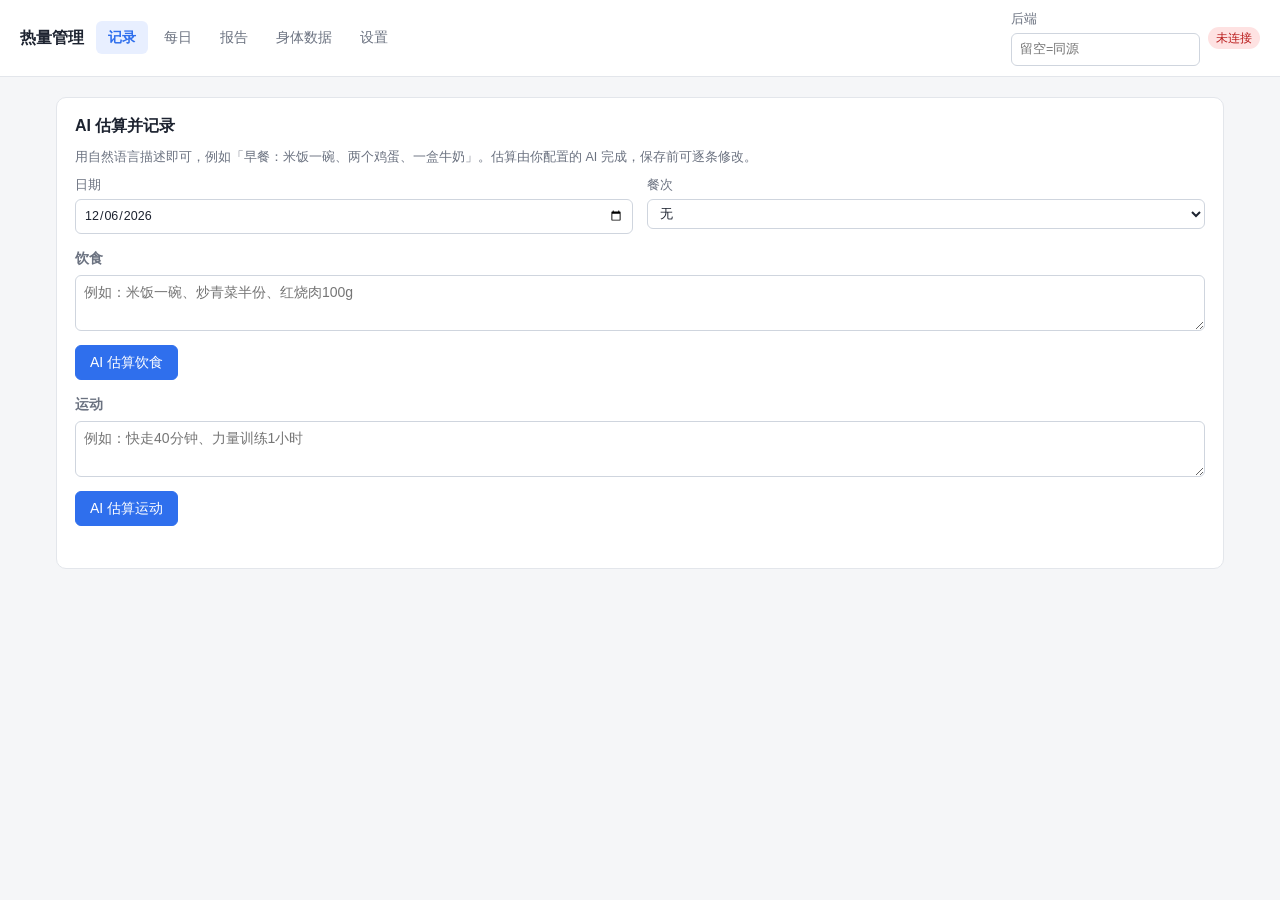
==== frontend/index.html @ e6fa992b "baseline 0.1beta" ====
<!doctype html>
<html lang="zh-CN">
<head>
  <meta charset="utf-8">
  <meta name="viewport" content="width=device-width, initial-scale=1">
  <title>热量管理</title>
  <link rel="stylesheet" href="style.css">
</head>
<body>
  <header class="topbar">
    <div class="brand">热量管理</div>
    <nav>
      <button data-tab="record" class="active">记录</button>
      <button data-tab="day">每日</button>
      <button data-tab="report">报告</button>
      <button data-tab="profile">身体数据</button>
      <button data-tab="settings">设置</button>
    </nav>
    <div class="backend">
      <label>后端
        <input id="apiBase" placeholder="留空=同源" size="22">
      </label>
      <span id="health" class="pill">未连接</span>
    </div>
  </header>

  <main>
    <div id="toast" class="toast hidden"></div>

    <!-- ============ 记录 ============ -->
    <section id="tab-record" class="tab active">
      <div class="card">
        <h2>AI 估算并记录</h2>
        <p class="hint">用自然语言描述即可，例如「早餐：米饭一碗、两个鸡蛋、一盒牛奶」。估算由你配置的 AI 完成，保存前可逐条修改。</p>
        <div class="grid two">
          <label>日期 <input type="date" id="recDate"></label>
          <label>餐次
            <select id="recMeal">
              <option value="">无</option><option>早餐</option><option>午餐</option>
              <option>晚餐</option><option>加餐</option>
            </select>
          </label>
        </div>
        <h3>饮食</h3>
        <textarea id="foodText" rows="2" placeholder="例如：米饭一碗、炒青菜半份、红烧肉100g"></textarea>
        <div class="row"><button id="btnEstFood" class="primary">AI 估算饮食</button></div>

        <h3>运动</h3>
        <textarea id="actText" rows="2" placeholder="例如：快走40分钟、力量训练1小时"></textarea>
        <div class="row"><button id="btnEstAct" class="primary">AI 估算运动</button></div>
        <div id="estStatus" class="status"></div>
      </div>

      <div class="card" id="draftCard" hidden>
        <h2>估算草稿（未保存）</h2>
        <div id="draftNotes" class="hint"></div>
        <div class="table-wrap">
          <table>
            <thead><tr>
              <th>类型</th><th>名称</th><th>餐次</th><th>克数/分钟</th><th>热量 kcal</th>
              <th>蛋白 g</th><th>碳水 g</th><th>脂肪 g</th><th>置信度</th><th>依据</th><th></th>
            </tr></thead>
            <tbody id="draftBody"></tbody>
          </table>
        </div>
        <div class="row">
          <button id="btnSaveDraft" class="primary">保存到记录</button>
          <button id="btnClearDraft">清空草稿</button>
        </div>
      </div>
    </section>

    <!-- ============ 每日 ============ -->
    <section id="tab-day" class="tab">
      <div class="card">
        <div class="row between">
          <h2>每日热量差</h2>
          <label>日期 <input type="date" id="dayDate"></label>
        </div>
        <div id="daySummary" class="kpis"></div>
        <div id="dayWarn"></div>
        <div class="table-wrap">
          <table>
            <thead><tr>
              <th>类型</th><th>餐次</th><th>名称</th><th>克数/分钟</th><th>热量 kcal</th>
              <th>蛋白</th><th>碳水</th><th>脂肪</th><th>来源</th><th></th>
            </tr></thead>
            <tbody id="dayBody"></tbody>
          </table>
        </div>
        <p class="hint">修改任一条的热量或名称后点击保存，热量差会自动重算。</p>
      </div>
    </section>

    <!-- ============ 报告 ============ -->
    <section id="tab-report" class="tab">
      <div class="card">
        <h2>周 / 月报告</h2>
        <div class="row wrap">
          <label>日期（所在周或月）<input type="date" id="repDate"></label>
          <label class="check"><input type="checkbox" id="repAnalyze" checked> 调用 AI 做分析</label>
          <button id="btnWeek" class="primary">生成本周报告</button>
          <button id="btnMonth" class="primary">生成本月报告</button>
        </div>
        <div id="repStatus" class="status"></div>
      </div>
      <div id="reportView"></div>
      <div class="card">
        <h2>历史报告</h2>
        <ul id="reportList" class="list"></ul>
      </div>
    </section>

    <!-- ============ 身体数据 ============ -->
    <section id="tab-profile" class="tab">
      <div class="card">
        <h2>当前身体数据</h2>
        <p class="hint">修改后从「生效日期」起使用，之前的历史记录和报告不会被改写。留空的字段不参与计算。</p>
        <form id="profileForm" class="grid three">
          <label>性别
            <select name="sex">
              <option value="">未填写</option><option value="male">男</option>
              <option value="female">女</option><option value="other">其它</option>
            </select>
          </label>
          <label>年龄 <input name="age" type="number" min="1" max="120"></label>
          <label>身高 cm <input name="height_cm" type="number" step="0.1"></label>
          <label>体重 kg <input name="weight_kg" type="number" step="0.1"></label>
          <label class="wide">日常活动情况（文字描述，供 AI 参考）
            <input name="activity_text" placeholder="例如：办公室久坐，每周跑两次步">
          </label>
          <label class="wide">目标（文字描述）
            <input name="goal_text" placeholder="例如：三个月减脂 5kg">
          </label>
          <label>基础代谢 BMR kcal <input name="bmr_kcal" type="number" step="1"></label>
          <label>维持消耗 kcal/天 <input name="maintenance_kcal" type="number" step="1"></label>
          <label>生效日期 <input name="effective_date" type="date"></label>
          <div class="wide row">
            <button type="submit" class="primary">保存</button>
            <button type="button" id="btnEstMeta">让 AI 估算 BMR 与维持消耗</button>
          </div>
        </form>
        <div id="metaResult" class="hint"></div>
      </div>
      <div class="card">
        <h2>历史版本</h2>
        <div class="table-wrap"><table>
          <thead><tr><th>生效日期</th><th>体重</th><th>BMR</th><th>维持消耗</th><th>活动描述</th><th>保存时间</th></tr></thead>
          <tbody id="profileHistory"></tbody>
        </table></div>
      </div>
    </section>

    <!-- ============ 设置 ============ -->
    <section id="tab-settings" class="tab">
      <div class="card">
        <h2>LLM 档案</h2>
        <p class="hint">可配置多套模型，协议支持 OpenAI 兼容与 Anthropic。API Key 保存在后端本地，界面只显示末 4 位。</p>
        <div class="table-wrap"><table>
          <thead><tr><th>名称</th><th>协议</th><th>模型</th><th>地址</th><th>Key</th><th>默认</th><th></th></tr></thead>
          <tbody id="llmList"></tbody>
        </table></div>
        <h3 id="llmFormTitle">新增档案</h3>
        <form id="llmForm" class="grid three">
          <input type="hidden" name="id">
          <label>名称 <input name="name" required placeholder="例如：DeepSeek"></label>
          <label>协议
            <select name="protocol">
              <option value="openai">OpenAI 兼容</option>
              <option value="anthropic">Anthropic</option>
            </select>
          </label>
          <label>模型 <input name="model" required placeholder="例如 deepseek-chat"></label>
          <label class="wide">接口地址 <input name="base_url" required placeholder="OpenAI: https://api.deepseek.com/v1　Anthropic: https://api.anthropic.com"></label>
          <label>API Key <input name="api_key" type="password" placeholder="编辑时留空则保持不变"></label>
          <label>temperature <input name="temperature" type="number" step="0.1" min="0" max="2" value="0.2"></label>
          <label>max_tokens <input name="max_tokens" type="number" min="256" max="64000" value="4096"></label>
          <label class="check"><input name="json_mode" type="checkbox" checked> OpenAI 使用 JSON 模式</label>
          <label class="wide">额外请求参数 extra_body（JSON 对象，可选）
            <textarea name="extra_body" rows="3" placeholder='例如 Anthropic 原生联网搜索：{"tools":[{"type":"web_search_20250305","name":"web_search","max_uses":3}]}'></textarea>
          </label>
          <div class="wide row">
            <button type="submit" class="primary">保存档案</button>
            <button type="button" id="btnLlmReset">清空表单</button>
          </div>
        </form>
        <div id="llmTestResult" class="status"></div>
      </div>

      <div class="card">
        <h2>任务使用的模型</h2>
        <p class="hint">未单独指定的任务使用默认档案。可以让饮食估算用便宜快速的模型，报告分析用更强的模型。</p>
        <div id="taskMap" class="grid two"></div>
        <div class="row"><button id="btnSaveTaskMap" class="primary">保存任务映射</button></div>
      </div>

      <div class="card">
        <h2>联网搜索</h2>
        <p class="hint">搜索结果会拼进提示词，供 AI 参考。也可以不用程序搜索，而是在 LLM 的额外参数里启用模型自带的搜索工具。</p>
        <form id="searchForm" class="grid three">
          <label>搜索服务
            <select name="provider">
              <option value="none">不启用</option>
              <option value="searxng">SearXNG（自建）</option>
              <option value="tavily">Tavily</option>
              <option value="brave">Brave Search</option>
            </select>
          </label>
          <label>服务地址（SearXNG 必填）<input name="base_url" placeholder="http://127.0.0.1:8080"></label>
          <label>API Key（Tavily/Brave）<input name="api_key" type="password" placeholder="编辑时留空则保持不变"></label>
          <div class="wide row">
            <button type="submit" class="primary">保存搜索设置</button>
            <input id="searchTestQ" placeholder="测试查询，例如 鸡蛋 热量 每100克" size="30">
            <button type="button" id="btnSearchTest">测试搜索</button>
          </div>
        </form>
        <div id="searchTestResult" class="status"></div>
      </div>

      <div class="card">
        <h2>提示词模板</h2>
        <p class="hint">占位符：<code>{input}</code> 用户输入，<code>{meal}</code> 餐次，<code>{profile}</code> 身体数据，<code>{period}</code> 时段，<code>{stats}</code> 统计数据，<code>{search}</code> 搜索结果。输出 JSON 结构由程序固定追加，不需要在这里写。</p>
        <div id="promptList"></div>
      </div>
    </section>
  </main>

  <script src="app.js"></script>
</body>
</html>
---- frontend/style.css ----
:root {
  --bg: #f5f6f8; --card: #fff; --ink: #1d2330; --muted: #6b7280; --line: #e3e6eb;
  --accent: #2f6fed; --good: #15803d; --bad: #b91c1c; --warn: #b45309;
}
* { box-sizing: border-box; }
body { margin: 0; font: 14px/1.5 -apple-system, "Segoe UI", "Microsoft YaHei", sans-serif; color: var(--ink); background: var(--bg); }
.topbar { position: sticky; top: 0; z-index: 5; display: flex; flex-wrap: wrap; gap: 12px; align-items: center; padding: 10px 20px; background: #fff; border-bottom: 1px solid var(--line); }
.brand { font-weight: 700; font-size: 16px; }
nav { display: flex; gap: 4px; }
nav button { border: none; background: none; padding: 6px 12px; border-radius: 6px; cursor: pointer; color: var(--muted); }
nav button.active { background: #e8efff; color: var(--accent); font-weight: 600; }
.backend { margin-left: auto; display: flex; align-items: center; gap: 8px; font-size: 12px; color: var(--muted); }
main { max-width: 1200px; margin: 20px auto; padding: 0 16px; }
.tab { display: none; }
.tab.active { display: block; }
.card { background: var(--card); border: 1px solid var(--line); border-radius: 10px; padding: 16px 18px; margin-bottom: 16px; }
h2 { font-size: 16px; margin: 0 0 10px; }
h3 { font-size: 14px; margin: 14px 0 6px; color: var(--muted); }
.hint { color: var(--muted); font-size: 12.5px; margin: 4px 0 10px; }
.status { margin-top: 8px; font-size: 13px; min-height: 18px; }
.status.err { color: var(--bad); }
.status.ok { color: var(--good); }
.status.busy { color: var(--warn); }
.grid { display: grid; gap: 10px 14px; }
.grid.two { grid-template-columns: repeat(2, minmax(0, 1fr)); }
.grid.three { grid-template-columns: repeat(3, minmax(0, 1fr)); }
@media (max-width: 780px) { .grid.two, .grid.three { grid-template-columns: 1fr; } }
.wide { grid-column: 1 / -1; }
label { display: flex; flex-direction: column; gap: 4px; font-size: 12.5px; color: var(--muted); }
label.check { flex-direction: row; align-items: center; gap: 6px; }
input, select, textarea { font: inherit; padding: 6px 8px; border: 1px solid #cfd5de; border-radius: 6px; background: #fff; color: var(--ink); min-width: 0; }
textarea { width: 100%; resize: vertical; }
input[type=number] { width: 100%; }
button { font: inherit; padding: 6px 14px; border: 1px solid #cfd5de; border-radius: 6px; background: #fff; cursor: pointer; }
button:hover { border-color: var(--accent); }
button:disabled { opacity: .5; cursor: wait; }
button.primary { background: var(--accent); color: #fff; border-color: var(--accent); }
button.danger { color: var(--bad); }
button.small { padding: 2px 8px; font-size: 12px; }
.row { display: flex; gap: 10px; align-items: center; margin-top: 8px; flex-wrap: wrap; }
.row.between { justify-content: space-between; }
.row.wrap { flex-wrap: wrap; }
.table-wrap { overflow-x: auto; }
table { width: 100%; border-collapse: collapse; font-size: 13px; }
th, td { text-align: left; padding: 6px 8px; border-bottom: 1px solid var(--line); vertical-align: middle; }
th { color: var(--muted); font-weight: 600; font-size: 12px; background: #fafbfc; }
td input, td select { width: 100%; padding: 3px 5px; font-size: 13px; }
td.num { text-align: right; font-variant-numeric: tabular-nums; }
.kpis { display: grid; grid-template-columns: repeat(auto-fit, minmax(150px, 1fr)); gap: 10px; margin: 8px 0 14px; }
.kpi { border: 1px solid var(--line); border-radius: 8px; padding: 10px 12px; }
.kpi .label { color: var(--muted); font-size: 12px; }
.kpi .value { font-size: 20px; font-weight: 700; font-variant-numeric: tabular-nums; }
.kpi.neg .value { color: var(--good); }
.kpi.pos .value { color: var(--bad); }
.pill { font-size: 12px; padding: 2px 8px; border-radius: 999px; background: #eef0f3; color: var(--muted); }
.pill.ok { background: #dcfce7; color: var(--good); }
.pill.bad { background: #fee2e2; color: var(--bad); }
.list { list-style: none; padding: 0; margin: 0; }
.list li { padding: 8px 0; border-bottom: 1px solid var(--line); display: flex; justify-content: space-between; gap: 10px; }
.score { font-size: 28px; font-weight: 700; }
.scores { display: flex; gap: 24px; margin: 6px 0 12px; }
.score small { display: block; font-size: 12px; color: var(--muted); font-weight: 400; }
ul.bullets { margin: 4px 0 8px; padding-left: 20px; }
ul.bullets li { margin: 2px 0; }
.badge { display: inline-block; padding: 1px 7px; border-radius: 4px; font-size: 12px; background: #eef0f3; color: var(--muted); }
.badge.food { background: #fff4e5; color: #9a5b00; }
.badge.activity { background: #e6f7ee; color: var(--good); }
.badge.high { background: #dcfce7; color: var(--good); }
.badge.low { background: #fee2e2; color: var(--bad); }
pre { background: #f3f4f6; padding: 10px; border-radius: 6px; white-space: pre-wrap; font-size: 12px; max-height: 280px; overflow: auto; }
code { background: #f3f4f6; padding: 0 4px; border-radius: 4px; }
.prompt-block { border: 1px solid var(--line); border-radius: 8px; padding: 12px; margin-bottom: 12px; }
.prompt-block h3 { margin-top: 0; color: var(--ink); }
.toast { position: fixed; right: 20px; bottom: 20px; background: #1d2330; color: #fff; padding: 10px 16px; border-radius: 8px; max-width: 420px; z-index: 20; }
.toast.err { background: var(--bad); }
.hidden { display: none !important; }
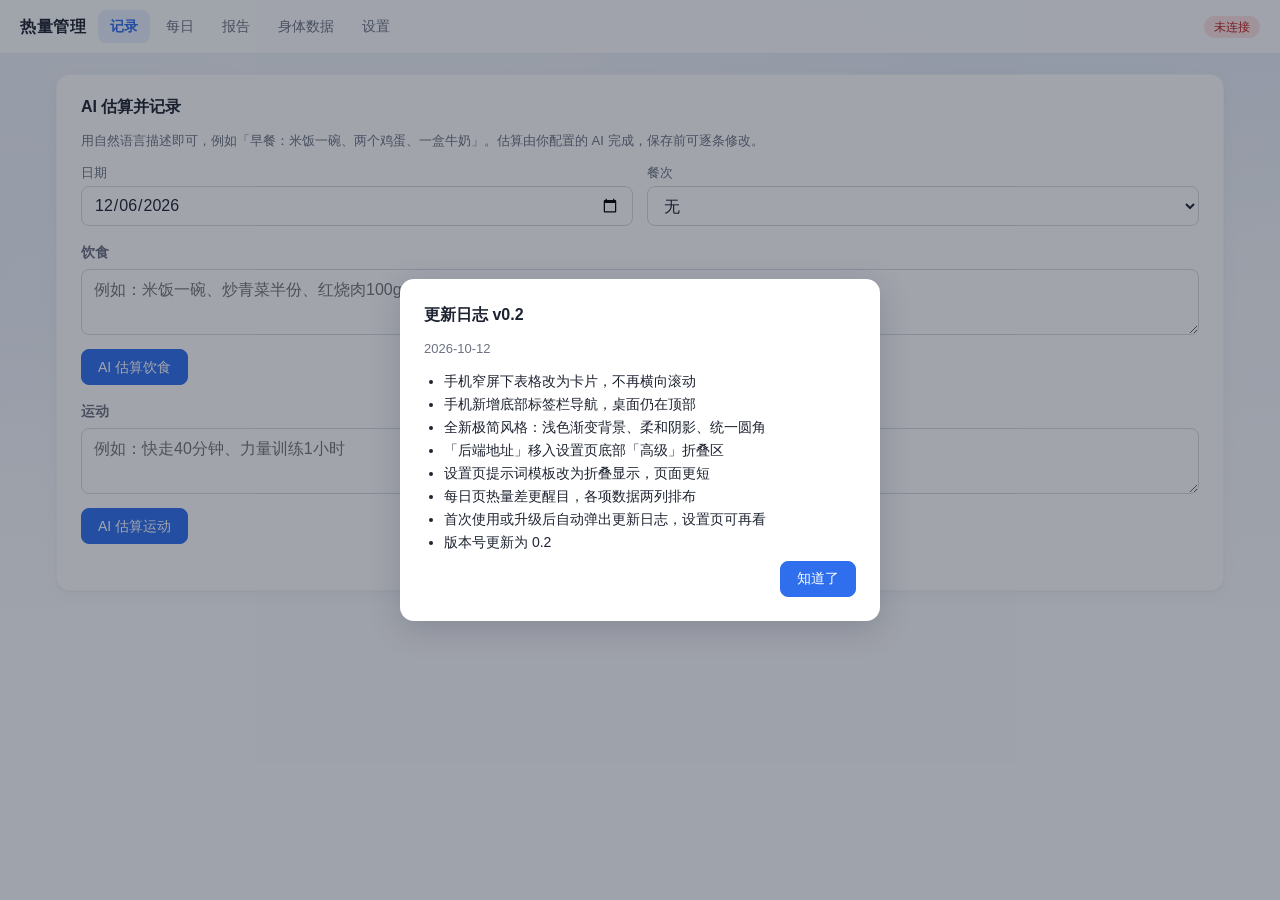
==== commit 0fecb4e5: "v0.2: mobile layout, minimal UI, changelog modal" ====
--- a/frontend/index.html
+++ b/frontend/index.html
@@ -2,13 +2,14 @@
 <html lang="zh-CN">
 <head>
   <meta charset="utf-8">
-  <meta name="viewport" content="width=device-width, initial-scale=1">
+  <meta name="viewport" content="width=device-width, initial-scale=1, viewport-fit=cover">
   <title>热量管理</title>
   <link rel="stylesheet" href="style.css">
 </head>
 <body>
   <header class="topbar">
     <div class="brand">热量管理</div>
+    <span id="health" class="pill">未连接</span>
     <nav>
       <button data-tab="record" class="active">记录</button>
       <button data-tab="day">每日</button>
@@ -16,12 +17,6 @@
       <button data-tab="profile">身体数据</button>
       <button data-tab="settings">设置</button>
     </nav>
-    <div class="backend">
-      <label>后端
-        <input id="apiBase" placeholder="留空=同源" size="22">
-      </label>
-      <span id="health" class="pill">未连接</span>
-    </div>
   </header>
 
   <main>
@@ -55,7 +50,7 @@
         <h2>估算草稿（未保存）</h2>
         <div id="draftNotes" class="hint"></div>
         <div class="table-wrap">
-          <table>
+          <table class="cards">
             <thead><tr>
               <th>类型</th><th>名称</th><th>餐次</th><th>克数/分钟</th><th>热量 kcal</th>
               <th>蛋白 g</th><th>碳水 g</th><th>脂肪 g</th><th>置信度</th><th>依据</th><th></th>
@@ -73,14 +68,12 @@
     <!-- ============ 每日 ============ -->
     <section id="tab-day" class="tab">
       <div class="card">
-        <div class="row between">
-          <h2>每日热量差</h2>
-          <label>日期 <input type="date" id="dayDate"></label>
-        </div>
+        <h2>每日热量差</h2>
+        <label class="day-date">日期 <input type="date" id="dayDate"></label>
         <div id="daySummary" class="kpis"></div>
         <div id="dayWarn"></div>
         <div class="table-wrap">
-          <table>
+          <table class="cards">
             <thead><tr>
               <th>类型</th><th>餐次</th><th>名称</th><th>克数/分钟</th><th>热量 kcal</th>
               <th>蛋白</th><th>碳水</th><th>脂肪</th><th>来源</th><th></th>
@@ -144,7 +137,7 @@
       </div>
       <div class="card">
         <h2>历史版本</h2>
-        <div class="table-wrap"><table>
+        <div class="table-wrap"><table class="cards">
           <thead><tr><th>生效日期</th><th>体重</th><th>BMR</th><th>维持消耗</th><th>活动描述</th><th>保存时间</th></tr></thead>
           <tbody id="profileHistory"></tbody>
         </table></div>
@@ -156,7 +149,7 @@
       <div class="card">
         <h2>LLM 档案</h2>
         <p class="hint">可配置多套模型，协议支持 OpenAI 兼容与 Anthropic。API Key 保存在后端本地，界面只显示末 4 位。</p>
-        <div class="table-wrap"><table>
+        <div class="table-wrap"><table class="cards">
           <thead><tr><th>名称</th><th>协议</th><th>模型</th><th>地址</th><th>Key</th><th>默认</th><th></th></tr></thead>
           <tbody id="llmList"></tbody>
         </table></div>
@@ -171,7 +164,10 @@
             </select>
           </label>
           <label>模型 <input name="model" required placeholder="例如 deepseek-chat"></label>
-          <label class="wide">接口地址 <input name="base_url" required placeholder="OpenAI: https://api.deepseek.com/v1　Anthropic: https://api.anthropic.com"></label>
+          <label class="wide">接口地址
+            <span class="field-hint">OpenAI 兼容示例：https://api.deepseek.com/v1<br>Anthropic 示例：https://api.anthropic.com</span>
+            <input name="base_url" required placeholder="https://api.deepseek.com/v1">
+          </label>
           <label>API Key <input name="api_key" type="password" placeholder="编辑时留空则保持不变"></label>
           <label>temperature <input name="temperature" type="number" step="0.1" min="0" max="2" value="0.2"></label>
           <label>max_tokens <input name="max_tokens" type="number" min="256" max="64000" value="4096"></label>
@@ -210,7 +206,7 @@
           <label>API Key（Tavily/Brave）<input name="api_key" type="password" placeholder="编辑时留空则保持不变"></label>
           <div class="wide row">
             <button type="submit" class="primary">保存搜索设置</button>
-            <input id="searchTestQ" placeholder="测试查询，例如 鸡蛋 热量 每100克" size="30">
+            <input id="searchTestQ" class="grow" placeholder="测试查询，例如 鸡蛋 热量 每100克">
             <button type="button" id="btnSearchTest">测试搜索</button>
           </div>
         </form>
@@ -222,8 +218,28 @@
         <p class="hint">占位符：<code>{input}</code> 用户输入，<code>{meal}</code> 餐次，<code>{profile}</code> 身体数据，<code>{period}</code> 时段，<code>{stats}</code> 统计数据，<code>{search}</code> 搜索结果。输出 JSON 结构由程序固定追加，不需要在这里写。</p>
         <div id="promptList"></div>
       </div>
+
+      <div class="card">
+        <h2>关于</h2>
+        <div class="row"><button type="button" id="btnChangelog">查看更新日志</button></div>
+        <details class="advanced">
+          <summary>高级：后端地址</summary>
+          <label>后端地址（留空 = 同源）
+            <input id="apiBase" placeholder="留空=同源">
+          </label>
+        </details>
+      </div>
     </section>
   </main>
+
+  <div id="changelogModal" class="modal hidden" role="dialog" aria-modal="true" aria-labelledby="clTitle">
+    <div class="modal-card">
+      <h2 id="clTitle">更新日志</h2>
+      <div id="clDate" class="hint"></div>
+      <ul id="clItems" class="bullets"></ul>
+      <div class="row end"><button id="clClose" class="primary">知道了</button></div>
+    </div>
+  </div>
 
   <script src="app.js"></script>
 </body>
--- a/frontend/style.css
+++ b/frontend/style.css
@@ -1,76 +1,215 @@
+/* 热量管理：极简风格。所有视觉常量集中在 :root。 */
 :root {
-  --bg: #f5f6f8; --card: #fff; --ink: #1d2330; --muted: #6b7280; --line: #e3e6eb;
-  --accent: #2f6fed; --good: #15803d; --bad: #b91c1c; --warn: #b45309;
+  --bg-a: #eef2f8; --bg-b: #fbfcfe;
+  --card: #fff; --ink: #1d2330; --muted: #6b7280; --line: #e8ebf0; --line-strong: #d5dae2;
+  --accent: #2f6fed; --accent-soft: #e9f0ff; --accent-ink: #1f55c4;
+  --good: #15803d; --bad: #b91c1c; --warn: #b45309;
+  --radius: 14px; --radius-sm: 8px;
+  --shadow: 0 1px 2px rgba(0,0,0,.04), 0 4px 16px rgba(20,30,60,.04);
+  --shadow-pop: 0 8px 32px rgba(20,30,60,.18);
+  --sp-1: 4px; --sp-2: 8px; --sp-3: 12px; --sp-4: 16px; --sp-5: 20px; --sp-6: 24px;
+  --fs-xs: 12px; --fs-sm: 13px; --fs-md: 14px; --fs-lg: 16px; --fs-xl: 20px; --fs-2xl: 28px;
+  --ctl-h: 40px;
+  --nav-h: 56px;
+  --ease: 150ms ease;
 }
 * { box-sizing: border-box; }
-body { margin: 0; font: 14px/1.5 -apple-system, "Segoe UI", "Microsoft YaHei", sans-serif; color: var(--ink); background: var(--bg); }
-.topbar { position: sticky; top: 0; z-index: 5; display: flex; flex-wrap: wrap; gap: 12px; align-items: center; padding: 10px 20px; background: #fff; border-bottom: 1px solid var(--line); }
-.brand { font-weight: 700; font-size: 16px; }
-nav { display: flex; gap: 4px; }
-nav button { border: none; background: none; padding: 6px 12px; border-radius: 6px; cursor: pointer; color: var(--muted); }
-nav button.active { background: #e8efff; color: var(--accent); font-weight: 600; }
-.backend { margin-left: auto; display: flex; align-items: center; gap: 8px; font-size: 12px; color: var(--muted); }
-main { max-width: 1200px; margin: 20px auto; padding: 0 16px; }
+html { -webkit-text-size-adjust: 100%; }
+body {
+  margin: 0; font: var(--fs-md)/1.5 -apple-system, "Segoe UI", "Microsoft YaHei", sans-serif; color: var(--ink);
+  background:
+    radial-gradient(900px 500px at 85% -10%, rgba(47,111,237,.07), transparent 70%),
+    radial-gradient(700px 400px at -5% 30%, rgba(47,111,237,.04), transparent 70%),
+    linear-gradient(180deg, var(--bg-a), var(--bg-b) 70%);
+  background-attachment: fixed;
+  background-color: var(--bg-b);
+}
+
+/* ---------- 顶栏 / 导航 ---------- */
+.topbar {
+  position: sticky; top: 0; z-index: 5; display: flex; flex-wrap: wrap; gap: var(--sp-3); align-items: center;
+  padding: 10px var(--sp-5); background: rgba(255,255,255,.88); backdrop-filter: blur(8px);
+  border-bottom: 1px solid var(--line);
+}
+.brand { font-weight: 700; font-size: var(--fs-lg); letter-spacing: .5px; }
+.topbar #health { order: 3; margin-left: auto; }
+nav { display: flex; gap: var(--sp-1); order: 2; }
+nav button {
+  border: none; background: none; padding: 6px 12px; border-radius: var(--radius-sm); cursor: pointer; color: var(--muted);
+  min-height: 0; transition: background var(--ease), color var(--ease);
+}
+nav button:hover { background: #f1f4f9; border-color: transparent; }
+nav button.active { background: var(--accent-soft); color: var(--accent); font-weight: 600; }
+
+main { max-width: 1200px; margin: var(--sp-5) auto; padding: 0 var(--sp-4); }
 .tab { display: none; }
 .tab.active { display: block; }
-.card { background: var(--card); border: 1px solid var(--line); border-radius: 10px; padding: 16px 18px; margin-bottom: 16px; }
-h2 { font-size: 16px; margin: 0 0 10px; }
-h3 { font-size: 14px; margin: 14px 0 6px; color: var(--muted); }
-.hint { color: var(--muted); font-size: 12.5px; margin: 4px 0 10px; }
-.status { margin-top: 8px; font-size: 13px; min-height: 18px; }
+.card {
+  background: var(--card); border: 1px solid rgba(20,30,60,.04); border-radius: var(--radius);
+  box-shadow: var(--shadow); padding: var(--sp-5) var(--sp-6); margin-bottom: var(--sp-4);
+}
+h2 { font-size: var(--fs-lg); margin: 0 0 var(--sp-3); }
+h3 { font-size: var(--fs-md); margin: var(--sp-4) 0 6px; color: var(--muted); }
+.hint { color: var(--muted); font-size: var(--fs-sm); margin: var(--sp-1) 0 var(--sp-3); }
+.field-hint { color: var(--muted); font-size: var(--fs-xs); line-height: 1.5; }
+.status { margin-top: var(--sp-2); font-size: var(--fs-sm); min-height: 18px; }
 .status.err { color: var(--bad); }
 .status.ok { color: var(--good); }
 .status.busy { color: var(--warn); }
+
+/* ---------- 表单 ---------- */
 .grid { display: grid; gap: 10px 14px; }
 .grid.two { grid-template-columns: repeat(2, minmax(0, 1fr)); }
 .grid.three { grid-template-columns: repeat(3, minmax(0, 1fr)); }
-@media (max-width: 780px) { .grid.two, .grid.three { grid-template-columns: 1fr; } }
 .wide { grid-column: 1 / -1; }
-label { display: flex; flex-direction: column; gap: 4px; font-size: 12.5px; color: var(--muted); }
+label { display: flex; flex-direction: column; gap: var(--sp-1); font-size: var(--fs-sm); color: var(--muted); }
 label.check { flex-direction: row; align-items: center; gap: 6px; }
-input, select, textarea { font: inherit; padding: 6px 8px; border: 1px solid #cfd5de; border-radius: 6px; background: #fff; color: var(--ink); min-width: 0; }
-textarea { width: 100%; resize: vertical; }
+input, select, textarea {
+  font: inherit; font-size: var(--fs-lg); padding: 0 var(--sp-3); height: var(--ctl-h);
+  border: 1px solid var(--line-strong); border-radius: var(--radius-sm); background: #fff; color: var(--ink); min-width: 0;
+  transition: border-color var(--ease), box-shadow var(--ease);
+}
+textarea { width: 100%; height: auto; min-height: var(--ctl-h); padding: 8px var(--sp-3); resize: vertical; }
 input[type=number] { width: 100%; }
-button { font: inherit; padding: 6px 14px; border: 1px solid #cfd5de; border-radius: 6px; background: #fff; cursor: pointer; }
+input[type=checkbox] { height: auto; width: 18px; height: 18px; padding: 0; accent-color: var(--accent); }
+input:focus, select:focus, textarea:focus { outline: none; border-color: var(--accent); box-shadow: 0 0 0 3px rgba(47,111,237,.15); }
+button {
+  font: inherit; padding: 0 var(--sp-4); min-height: 36px; border: 1px solid var(--line-strong); border-radius: var(--radius-sm);
+  background: #fff; cursor: pointer; transition: background var(--ease), border-color var(--ease), color var(--ease), box-shadow var(--ease);
+}
 button:hover { border-color: var(--accent); }
+button:active { background: #f1f4f9; }
 button:disabled { opacity: .5; cursor: wait; }
 button.primary { background: var(--accent); color: #fff; border-color: var(--accent); }
+button.primary:hover { background: var(--accent-ink); border-color: var(--accent-ink); }
 button.danger { color: var(--bad); }
-button.small { padding: 2px 8px; font-size: 12px; }
-.row { display: flex; gap: 10px; align-items: center; margin-top: 8px; flex-wrap: wrap; }
+button.small { padding: 2px 10px; min-height: 28px; font-size: var(--fs-xs); }
+.row { display: flex; gap: 10px; align-items: center; margin-top: var(--sp-2); flex-wrap: wrap; }
 .row.between { justify-content: space-between; }
+.row.end { justify-content: flex-end; }
 .row.wrap { flex-wrap: wrap; }
+.row .grow { flex: 1 1 200px; }
+.day-date { max-width: 220px; margin-bottom: var(--sp-2); }
+
+/* ---------- 表格 ---------- */
 .table-wrap { overflow-x: auto; }
-table { width: 100%; border-collapse: collapse; font-size: 13px; }
-th, td { text-align: left; padding: 6px 8px; border-bottom: 1px solid var(--line); vertical-align: middle; }
-th { color: var(--muted); font-weight: 600; font-size: 12px; background: #fafbfc; }
-td input, td select { width: 100%; padding: 3px 5px; font-size: 13px; }
+table { width: 100%; border-collapse: collapse; font-size: var(--fs-sm); }
+th, td { text-align: left; padding: 8px; border-bottom: 1px solid var(--line); vertical-align: middle; }
+th { color: var(--muted); font-weight: 600; font-size: var(--fs-xs); background: #f7f9fc; white-space: nowrap; }
+td input, td select { width: 100%; height: 32px; padding: 0 6px; font-size: var(--fs-sm); }
 td.num { text-align: right; font-variant-numeric: tabular-nums; }
-.kpis { display: grid; grid-template-columns: repeat(auto-fit, minmax(150px, 1fr)); gap: 10px; margin: 8px 0 14px; }
-.kpi { border: 1px solid var(--line); border-radius: 8px; padding: 10px 12px; }
-.kpi .label { color: var(--muted); font-size: 12px; }
-.kpi .value { font-size: 20px; font-weight: 700; font-variant-numeric: tabular-nums; }
+td.actions { white-space: nowrap; }
+td.actions .small { margin-right: 4px; }
+.kcal-in { min-width: 90px; }
+
+/* ---------- KPI ---------- */
+.kpis { display: grid; grid-template-columns: repeat(auto-fit, minmax(150px, 1fr)); gap: 10px; margin: var(--sp-2) 0 14px; }
+.kpi { border: 1px solid var(--line); border-radius: 10px; padding: 10px var(--sp-3); background: #fbfcfe; }
+.kpi .label { color: var(--muted); font-size: var(--fs-xs); }
+.kpi .value { font-size: var(--fs-xl); font-weight: 700; font-variant-numeric: tabular-nums; }
+.kpi.neg { background: #f0fdf4; border-color: #d3f0dd; }
+.kpi.pos { background: #fef2f2; border-color: #f6d4d4; }
 .kpi.neg .value { color: var(--good); }
 .kpi.pos .value { color: var(--bad); }
-.pill { font-size: 12px; padding: 2px 8px; border-radius: 999px; background: #eef0f3; color: var(--muted); }
+
+/* ---------- 标签 / 徽章 ---------- */
+.pill { font-size: var(--fs-xs); padding: 2px 10px; border-radius: 999px; background: #eef0f3; color: var(--muted); transition: background var(--ease), color var(--ease); }
 .pill.ok { background: #dcfce7; color: var(--good); }
 .pill.bad { background: #fee2e2; color: var(--bad); }
 .list { list-style: none; padding: 0; margin: 0; }
-.list li { padding: 8px 0; border-bottom: 1px solid var(--line); display: flex; justify-content: space-between; gap: 10px; }
-.score { font-size: 28px; font-weight: 700; }
-.scores { display: flex; gap: 24px; margin: 6px 0 12px; }
-.score small { display: block; font-size: 12px; color: var(--muted); font-weight: 400; }
-ul.bullets { margin: 4px 0 8px; padding-left: 20px; }
+.list li { padding: var(--sp-2) 0; border-bottom: 1px solid var(--line); display: flex; justify-content: space-between; gap: 10px; }
+.score { font-size: var(--fs-2xl); font-weight: 700; }
+.scores { display: flex; gap: var(--sp-6); margin: 6px 0 var(--sp-3); flex-wrap: wrap; }
+.score small { display: block; font-size: var(--fs-xs); color: var(--muted); font-weight: 400; }
+ul.bullets { margin: var(--sp-1) 0 var(--sp-2); padding-left: 20px; }
 ul.bullets li { margin: 2px 0; }
-.badge { display: inline-block; padding: 1px 7px; border-radius: 4px; font-size: 12px; background: #eef0f3; color: var(--muted); }
+.badge { display: inline-block; padding: 1px 8px; border-radius: 6px; font-size: var(--fs-xs); background: #eef0f3; color: var(--muted); }
 .badge.food { background: #fff4e5; color: #9a5b00; }
 .badge.activity { background: #e6f7ee; color: var(--good); }
 .badge.high { background: #dcfce7; color: var(--good); }
 .badge.low { background: #fee2e2; color: var(--bad); }
-pre { background: #f3f4f6; padding: 10px; border-radius: 6px; white-space: pre-wrap; font-size: 12px; max-height: 280px; overflow: auto; }
-code { background: #f3f4f6; padding: 0 4px; border-radius: 4px; }
-.prompt-block { border: 1px solid var(--line); border-radius: 8px; padding: 12px; margin-bottom: 12px; }
-.prompt-block h3 { margin-top: 0; color: var(--ink); }
-.toast { position: fixed; right: 20px; bottom: 20px; background: #1d2330; color: #fff; padding: 10px 16px; border-radius: 8px; max-width: 420px; z-index: 20; }
+pre { background: #f3f5f8; padding: 10px; border-radius: var(--radius-sm); white-space: pre-wrap; font-size: var(--fs-xs); max-height: 280px; overflow: auto; }
+code { background: #f3f5f8; padding: 0 4px; border-radius: 4px; }
+a { color: var(--accent); }
+
+/* ---------- 折叠块 ---------- */
+details summary { cursor: pointer; }
+.prompt-block, details.advanced { border: 1px solid var(--line); border-radius: 10px; padding: 0 var(--sp-3); margin-bottom: var(--sp-2); }
+.prompt-block > summary, details.advanced > summary { padding: 10px 0; font-weight: 600; font-size: var(--fs-md); }
+.prompt-block[open], details.advanced[open] { padding-bottom: var(--sp-3); }
+details.advanced { margin-top: var(--sp-3); }
+
+/* ---------- Toast / 模态 ---------- */
+.toast {
+  position: fixed; right: var(--sp-5); bottom: var(--sp-5); background: #1d2330; color: #fff; padding: 10px var(--sp-4);
+  border-radius: 10px; box-shadow: var(--shadow-pop); max-width: 420px; z-index: 30;
+}
 .toast.err { background: var(--bad); }
 .hidden { display: none !important; }
+.modal {
+  position: fixed; inset: 0; z-index: 40; display: flex; align-items: center; justify-content: center;
+  background: rgba(20,28,45,.4); padding: var(--sp-4); animation: fade-in var(--ease);
+}
+.modal-card {
+  width: min(480px, 100%); max-height: 80vh; overflow: auto; background: #fff; border-radius: var(--radius);
+  box-shadow: var(--shadow-pop); padding: var(--sp-6);
+}
+@keyframes fade-in { from { opacity: 0; } to { opacity: 1; } }
+
+/* ---------- 窄屏：底部标签栏 + 卡片化表格 ---------- */
+@media (max-width: 780px) {
+  .topbar { flex-wrap: nowrap; padding: 10px var(--sp-4); padding-top: calc(10px + env(safe-area-inset-top)); }
+  .topbar #health { order: 0; }
+  nav {
+    position: fixed; left: 0; right: 0; bottom: 0; z-index: 10; gap: 0; order: 0;
+    background: rgba(255,255,255,.96); backdrop-filter: blur(8px); border-top: 1px solid var(--line);
+    padding-bottom: env(safe-area-inset-bottom);
+  }
+  nav button { flex: 1; min-height: var(--nav-h); border-radius: 0; font-size: var(--fs-md); padding: 0 2px; }
+  main { margin-top: var(--sp-3); padding: 0 var(--sp-3) calc(var(--nav-h) + env(safe-area-inset-bottom) + var(--sp-5)); }
+  .card { padding: var(--sp-4); }
+  .toast { left: var(--sp-3); right: var(--sp-3); max-width: none; bottom: calc(var(--nav-h) + env(safe-area-inset-bottom) + var(--sp-3)); }
+
+  .grid.two, .grid.three { grid-template-columns: 1fr; }
+  .row > button.primary { flex: 1 1 100%; }
+  .row .grow { flex: 1 1 100%; }
+  .day-date { max-width: none; }
+  .scores { gap: var(--sp-4); }
+
+  .kpis { grid-template-columns: repeat(2, minmax(0, 1fr)); }
+  .kpi.neg, .kpi.pos { grid-column: 1 / -1; padding: var(--sp-3) var(--sp-4); }
+  .kpi.neg .value, .kpi.pos .value { font-size: var(--fs-2xl); }
+
+  .table-wrap { overflow-x: visible; }
+  table.cards, table.cards tbody { display: block; }
+  table.cards thead { display: none; }
+  table.cards tr {
+    display: block; border: 1px solid var(--line); border-radius: 10px; padding: var(--sp-2) var(--sp-3);
+    margin-bottom: 10px; background: #fff; box-shadow: var(--shadow);
+  }
+  table.cards td {
+    display: flex; align-items: center; justify-content: space-between; gap: var(--sp-3);
+    padding: 6px 0; border-bottom: 1px dashed var(--line); text-align: right; min-height: 32px;
+  }
+  table.cards td:last-child { border-bottom: none; }
+  table.cards td::before {
+    content: attr(data-label); flex: 0 0 76px; text-align: left; color: var(--muted); font-size: var(--fs-xs);
+  }
+  table.cards td:not([data-label])::before { content: none; }
+  table.cards td.num { text-align: right; }
+  table.cards td input, table.cards td select { flex: 1 1 auto; width: 100%; height: var(--ctl-h); font-size: var(--fs-lg); padding: 0 var(--sp-3); }
+  table.cards td.kcal-wrap input, table.cards .kcal-in { min-width: 0; }
+  table.cards td.actions { justify-content: flex-start; flex-wrap: wrap; gap: var(--sp-2); }
+  table.cards td.actions::before { content: none; }
+  table.cards td.actions .small { margin-right: 0; min-height: 34px; padding: 0 14px; font-size: var(--fs-sm); }
+  table.cards td small { word-break: break-all; }
+  table.cards tr.empty-row { border: none; box-shadow: none; background: none; padding: 0; }
+  table.cards tr.empty-row td { display: block; text-align: left; border: none; }
+  table.cards tr.empty-row td::before { content: none; }
+  /* 空单元格不占位 */
+  table.cards td:empty { display: none; }
+}
+
+@media (prefers-reduced-motion: reduce) {
+  *, *::before, *::after { transition: none !important; animation: none !important; scroll-behavior: auto !important; }
+}
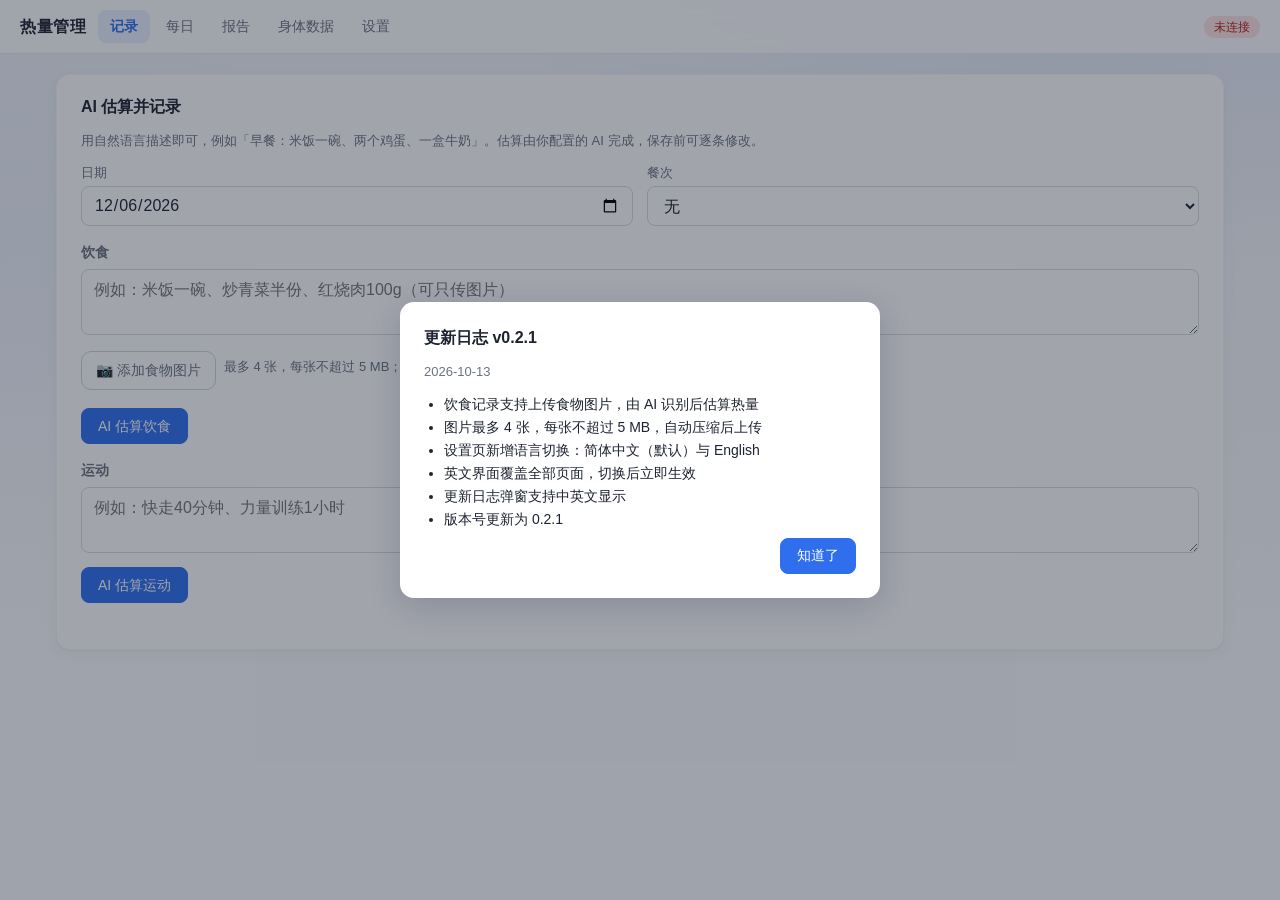
==== commit b8ce992c: "auto-sync: 2026-10-12 17:54" ====
--- a/frontend/index.html
+++ b/frontend/index.html
@@ -3,19 +3,19 @@
 <head>
   <meta charset="utf-8">
   <meta name="viewport" content="width=device-width, initial-scale=1, viewport-fit=cover">
-  <title>热量管理</title>
+  <title data-i18n="page.title">热量管理</title>
   <link rel="stylesheet" href="style.css">
 </head>
 <body>
   <header class="topbar">
-    <div class="brand">热量管理</div>
-    <span id="health" class="pill">未连接</span>
+    <div class="brand" data-i18n="brand">热量管理</div>
+    <span id="health" class="pill" data-i18n="health.offline">未连接</span>
     <nav>
-      <button data-tab="record" class="active">记录</button>
-      <button data-tab="day">每日</button>
-      <button data-tab="report">报告</button>
-      <button data-tab="profile">身体数据</button>
-      <button data-tab="settings">设置</button>
+      <button data-tab="record" class="active" data-i18n="nav.record">记录</button>
+      <button data-tab="day" data-i18n="nav.day">每日</button>
+      <button data-tab="report" data-i18n="nav.report">报告</button>
+      <button data-tab="profile" data-i18n="nav.profile">身体数据</button>
+      <button data-tab="settings" data-i18n="nav.settings">设置</button>
     </nav>
   </header>
 
@@ -25,42 +25,47 @@
     <!-- ============ 记录 ============ -->
     <section id="tab-record" class="tab active">
       <div class="card">
-        <h2>AI 估算并记录</h2>
-        <p class="hint">用自然语言描述即可，例如「早餐：米饭一碗、两个鸡蛋、一盒牛奶」。估算由你配置的 AI 完成，保存前可逐条修改。</p>
+        <h2 data-i18n="rec.h.ai">AI 估算并记录</h2>
+        <p class="hint" data-i18n="rec.hint">用自然语言描述即可，例如「早餐：米饭一碗、两个鸡蛋、一盒牛奶」。估算由你配置的 AI 完成，保存前可逐条修改。</p>
         <div class="grid two">
-          <label>日期 <input type="date" id="recDate"></label>
-          <label>餐次
+          <label><span data-i18n="rec.date">日期</span> <input type="date" id="recDate"></label>
+          <label><span data-i18n="rec.meal">餐次</span>
             <select id="recMeal">
-              <option value="">无</option><option>早餐</option><option>午餐</option>
-              <option>晚餐</option><option>加餐</option>
-            </select>
-          </label>
-        </div>
-        <h3>饮食</h3>
-        <textarea id="foodText" rows="2" placeholder="例如：米饭一碗、炒青菜半份、红烧肉100g"></textarea>
-        <div class="row"><button id="btnEstFood" class="primary">AI 估算饮食</button></div>
-
-        <h3>运动</h3>
-        <textarea id="actText" rows="2" placeholder="例如：快走40分钟、力量训练1小时"></textarea>
-        <div class="row"><button id="btnEstAct" class="primary">AI 估算运动</button></div>
+              <option value="" data-i18n="meal.none">无</option><option value="早餐" data-i18n="meal.breakfast">早餐</option><option value="午餐" data-i18n="meal.lunch">午餐</option>
+              <option value="晚餐" data-i18n="meal.dinner">晚餐</option><option value="加餐" data-i18n="meal.snack">加餐</option>
+            </select>
+          </label>
+        </div>
+        <h3 data-i18n="rec.h.food">饮食</h3>
+        <textarea id="foodText" rows="2" data-i18n-placeholder="rec.foodPh" placeholder="例如：米饭一碗、炒青菜半份、红烧肉100g（可只传图片）"></textarea>
+        <div class="food-images">
+          <label class="btn-like"><span data-i18n="rec.addImg">📷 添加食物图片</span><input id="foodImages" type="file" accept="image/*" multiple hidden></label>
+          <span class="hint" data-i18n="rec.imgHint">最多 4 张，每张不超过 5 MB；需要所选模型支持图片输入</span>
+          <div id="foodPreview" class="image-preview"></div>
+        </div>
+        <div class="row"><button id="btnEstFood" class="primary" data-i18n="btn.estFood">AI 估算饮食</button></div>
+
+        <h3 data-i18n="rec.h.act">运动</h3>
+        <textarea id="actText" rows="2" data-i18n-placeholder="rec.actPh" placeholder="例如：快走40分钟、力量训练1小时"></textarea>
+        <div class="row"><button id="btnEstAct" class="primary" data-i18n="btn.estAct">AI 估算运动</button></div>
         <div id="estStatus" class="status"></div>
       </div>
 
       <div class="card" id="draftCard" hidden>
-        <h2>估算草稿（未保存）</h2>
+        <h2 data-i18n="draft.h">估算草稿（未保存）</h2>
         <div id="draftNotes" class="hint"></div>
         <div class="table-wrap">
           <table class="cards">
             <thead><tr>
-              <th>类型</th><th>名称</th><th>餐次</th><th>克数/分钟</th><th>热量 kcal</th>
-              <th>蛋白 g</th><th>碳水 g</th><th>脂肪 g</th><th>置信度</th><th>依据</th><th></th>
+              <th data-i18n="th.type">类型</th><th data-i18n="th.name">名称</th><th data-i18n="th.meal">餐次</th><th data-i18n="th.gramsMin">克数/分钟</th><th data-i18n="th.kcal">热量 kcal</th>
+              <th data-i18n="th.protein_g">蛋白 g</th><th data-i18n="th.carb_g">碳水 g</th><th data-i18n="th.fat_g">脂肪 g</th><th data-i18n="th.conf">置信度</th><th data-i18n="th.basis">依据</th><th></th>
             </tr></thead>
             <tbody id="draftBody"></tbody>
           </table>
         </div>
         <div class="row">
-          <button id="btnSaveDraft" class="primary">保存到记录</button>
-          <button id="btnClearDraft">清空草稿</button>
+          <button id="btnSaveDraft" class="primary" data-i18n="btn.saveToRecords">保存到记录</button>
+          <button id="btnClearDraft" data-i18n="btn.clearDraft">清空草稿</button>
         </div>
       </div>
     </section>
@@ -68,38 +73,38 @@
     <!-- ============ 每日 ============ -->
     <section id="tab-day" class="tab">
       <div class="card">
-        <h2>每日热量差</h2>
-        <label class="day-date">日期 <input type="date" id="dayDate"></label>
+        <h2 data-i18n="day.h">每日热量差</h2>
+        <label class="day-date"><span data-i18n="day.date">日期</span> <input type="date" id="dayDate"></label>
         <div id="daySummary" class="kpis"></div>
         <div id="dayWarn"></div>
         <div class="table-wrap">
           <table class="cards">
             <thead><tr>
-              <th>类型</th><th>餐次</th><th>名称</th><th>克数/分钟</th><th>热量 kcal</th>
-              <th>蛋白</th><th>碳水</th><th>脂肪</th><th>来源</th><th></th>
+              <th data-i18n="th.type">类型</th><th data-i18n="th.meal">餐次</th><th data-i18n="th.name">名称</th><th data-i18n="th.gramsMin">克数/分钟</th><th data-i18n="th.kcal">热量 kcal</th>
+              <th data-i18n="th.protein">蛋白</th><th data-i18n="th.carb">碳水</th><th data-i18n="th.fat">脂肪</th><th data-i18n="th.source">来源</th><th></th>
             </tr></thead>
             <tbody id="dayBody"></tbody>
           </table>
         </div>
-        <p class="hint">修改任一条的热量或名称后点击保存，热量差会自动重算。</p>
+        <p class="hint" data-i18n="day.hint">修改任一条的热量或名称后点击保存，热量差会自动重算。</p>
       </div>
     </section>
 
     <!-- ============ 报告 ============ -->
     <section id="tab-report" class="tab">
       <div class="card">
-        <h2>周 / 月报告</h2>
+        <h2 data-i18n="rep.h">周 / 月报告</h2>
         <div class="row wrap">
-          <label>日期（所在周或月）<input type="date" id="repDate"></label>
-          <label class="check"><input type="checkbox" id="repAnalyze" checked> 调用 AI 做分析</label>
-          <button id="btnWeek" class="primary">生成本周报告</button>
-          <button id="btnMonth" class="primary">生成本月报告</button>
+          <label><span data-i18n="rep.dateLabel">日期（所在周或月）</span><input type="date" id="repDate"></label>
+          <label class="check"><input type="checkbox" id="repAnalyze" checked> <span data-i18n="rep.analyze">调用 AI 做分析</span></label>
+          <button id="btnWeek" class="primary" data-i18n="btn.week">生成本周报告</button>
+          <button id="btnMonth" class="primary" data-i18n="btn.month">生成本月报告</button>
         </div>
         <div id="repStatus" class="status"></div>
       </div>
       <div id="reportView"></div>
       <div class="card">
-        <h2>历史报告</h2>
+        <h2 data-i18n="rep.h.history">历史报告</h2>
         <ul id="reportList" class="list"></ul>
       </div>
     </section>
@@ -107,38 +112,38 @@
     <!-- ============ 身体数据 ============ -->
     <section id="tab-profile" class="tab">
       <div class="card">
-        <h2>当前身体数据</h2>
-        <p class="hint">修改后从「生效日期」起使用，之前的历史记录和报告不会被改写。留空的字段不参与计算。</p>
+        <h2 data-i18n="prof.h.current">当前身体数据</h2>
+        <p class="hint" data-i18n="prof.hint">修改后从「生效日期」起使用，之前的历史记录和报告不会被改写。留空的字段不参与计算。</p>
         <form id="profileForm" class="grid three">
-          <label>性别
+          <label><span data-i18n="prof.sex">性别</span>
             <select name="sex">
-              <option value="">未填写</option><option value="male">男</option>
-              <option value="female">女</option><option value="other">其它</option>
-            </select>
-          </label>
-          <label>年龄 <input name="age" type="number" min="1" max="120"></label>
-          <label>身高 cm <input name="height_cm" type="number" step="0.1"></label>
-          <label>体重 kg <input name="weight_kg" type="number" step="0.1"></label>
-          <label class="wide">日常活动情况（文字描述，供 AI 参考）
-            <input name="activity_text" placeholder="例如：办公室久坐，每周跑两次步">
-          </label>
-          <label class="wide">目标（文字描述）
-            <input name="goal_text" placeholder="例如：三个月减脂 5kg">
-          </label>
-          <label>基础代谢 BMR kcal <input name="bmr_kcal" type="number" step="1"></label>
-          <label>维持消耗 kcal/天 <input name="maintenance_kcal" type="number" step="1"></label>
-          <label>生效日期 <input name="effective_date" type="date"></label>
+              <option value="" data-i18n="prof.sexUnset">未填写</option><option value="male" data-i18n="prof.male">男</option>
+              <option value="female" data-i18n="prof.female">女</option><option value="other" data-i18n="prof.other">其它</option>
+            </select>
+          </label>
+          <label><span data-i18n="prof.age">年龄</span> <input name="age" type="number" min="1" max="120"></label>
+          <label><span data-i18n="prof.height">身高 cm</span> <input name="height_cm" type="number" step="0.1"></label>
+          <label><span data-i18n="prof.weight">体重 kg</span> <input name="weight_kg" type="number" step="0.1"></label>
+          <label class="wide"><span data-i18n="prof.activity">日常活动情况（文字描述，供 AI 参考）</span>
+            <input name="activity_text" data-i18n-placeholder="prof.activityPh" placeholder="例如：办公室久坐，每周跑两次步">
+          </label>
+          <label class="wide"><span data-i18n="prof.goal">目标（文字描述）</span>
+            <input name="goal_text" data-i18n-placeholder="prof.goalPh" placeholder="例如：三个月减脂 5kg">
+          </label>
+          <label><span data-i18n="prof.bmr">基础代谢 BMR kcal</span> <input name="bmr_kcal" type="number" step="1"></label>
+          <label><span data-i18n="prof.maint">维持消耗 kcal/天</span> <input name="maintenance_kcal" type="number" step="1"></label>
+          <label><span data-i18n="prof.effective">生效日期</span> <input name="effective_date" type="date"></label>
           <div class="wide row">
-            <button type="submit" class="primary">保存</button>
-            <button type="button" id="btnEstMeta">让 AI 估算 BMR 与维持消耗</button>
+            <button type="submit" class="primary" data-i18n="btn.save">保存</button>
+            <button type="button" id="btnEstMeta" data-i18n="btn.estMeta">让 AI 估算 BMR 与维持消耗</button>
           </div>
         </form>
         <div id="metaResult" class="hint"></div>
       </div>
       <div class="card">
-        <h2>历史版本</h2>
+        <h2 data-i18n="prof.h.history">历史版本</h2>
         <div class="table-wrap"><table class="cards">
-          <thead><tr><th>生效日期</th><th>体重</th><th>BMR</th><th>维持消耗</th><th>活动描述</th><th>保存时间</th></tr></thead>
+          <thead><tr><th data-i18n="th.effective">生效日期</th><th data-i18n="th.weight">体重</th><th data-i18n="th.bmr">BMR</th><th data-i18n="th.maint">维持消耗</th><th data-i18n="th.activityDesc">活动描述</th><th data-i18n="th.savedAt">保存时间</th></tr></thead>
           <tbody id="profileHistory"></tbody>
         </table></div>
       </div>
@@ -147,85 +152,96 @@
     <!-- ============ 设置 ============ -->
     <section id="tab-settings" class="tab">
       <div class="card">
-        <h2>LLM 档案</h2>
-        <p class="hint">可配置多套模型，协议支持 OpenAI 兼容与 Anthropic。API Key 保存在后端本地，界面只显示末 4 位。</p>
+        <h2 data-i18n="lang.h">语言 / Language</h2>
+        <p class="hint" data-i18n="lang.hint">界面语言保存在本浏览器中，切换后立即生效。</p>
+        <label><span data-i18n="lang.label">界面语言</span>
+          <select id="langSelect">
+            <option value="zh-CN">简体中文</option>
+            <option value="en">English</option>
+          </select>
+        </label>
+      </div>
+
+      <div class="card">
+        <h2 data-i18n="llm.h">LLM 档案</h2>
+        <p class="hint" data-i18n="llm.hint">可配置多套模型，协议支持 OpenAI 兼容与 Anthropic。API Key 保存在后端本地，界面只显示末 4 位。</p>
         <div class="table-wrap"><table class="cards">
-          <thead><tr><th>名称</th><th>协议</th><th>模型</th><th>地址</th><th>Key</th><th>默认</th><th></th></tr></thead>
+          <thead><tr><th data-i18n="th.name">名称</th><th data-i18n="th.protocol">协议</th><th data-i18n="th.model">模型</th><th data-i18n="th.url">地址</th><th>Key</th><th data-i18n="th.default">默认</th><th></th></tr></thead>
           <tbody id="llmList"></tbody>
         </table></div>
-        <h3 id="llmFormTitle">新增档案</h3>
+        <h3 id="llmFormTitle" data-i18n="llm.formNew">新增档案</h3>
         <form id="llmForm" class="grid three">
           <input type="hidden" name="id">
-          <label>名称 <input name="name" required placeholder="例如：DeepSeek"></label>
-          <label>协议
+          <label><span data-i18n="llm.fName">名称</span> <input name="name" required data-i18n-placeholder="llm.namePh" placeholder="例如：DeepSeek"></label>
+          <label><span data-i18n="llm.protocol">协议</span>
             <select name="protocol">
-              <option value="openai">OpenAI 兼容</option>
+              <option value="openai" data-i18n="llm.optOpenAI">OpenAI 兼容</option>
               <option value="anthropic">Anthropic</option>
             </select>
           </label>
-          <label>模型 <input name="model" required placeholder="例如 deepseek-chat"></label>
-          <label class="wide">接口地址
-            <span class="field-hint">OpenAI 兼容示例：https://api.deepseek.com/v1<br>Anthropic 示例：https://api.anthropic.com</span>
+          <label><span data-i18n="llm.model">模型</span> <input name="model" required data-i18n-placeholder="llm.modelPh" placeholder="例如 deepseek-chat"></label>
+          <label class="wide"><span data-i18n="llm.baseUrl">接口地址</span>
+            <span class="field-hint" data-i18n-html="llm.urlHint">OpenAI 兼容示例：https://api.deepseek.com/v1<br>Anthropic 示例：https://api.anthropic.com</span>
             <input name="base_url" required placeholder="https://api.deepseek.com/v1">
           </label>
-          <label>API Key <input name="api_key" type="password" placeholder="编辑时留空则保持不变"></label>
+          <label><span data-i18n="llm.apiKey">API Key</span> <input name="api_key" type="password" data-i18n-placeholder="common.keepKeyPh" placeholder="编辑时留空则保持不变"></label>
           <label>temperature <input name="temperature" type="number" step="0.1" min="0" max="2" value="0.2"></label>
           <label>max_tokens <input name="max_tokens" type="number" min="256" max="64000" value="4096"></label>
-          <label class="check"><input name="json_mode" type="checkbox" checked> OpenAI 使用 JSON 模式</label>
-          <label class="wide">额外请求参数 extra_body（JSON 对象，可选）
-            <textarea name="extra_body" rows="3" placeholder='例如 Anthropic 原生联网搜索：{"tools":[{"type":"web_search_20250305","name":"web_search","max_uses":3}]}'></textarea>
+          <label class="check"><input name="json_mode" type="checkbox" checked> <span data-i18n="llm.json">OpenAI 使用 JSON 模式</span></label>
+          <label class="wide"><span data-i18n="llm.extra">额外请求参数 extra_body（JSON 对象，可选）</span>
+            <textarea name="extra_body" rows="3" data-i18n-placeholder="llm.extraPh" placeholder='例如 Anthropic 原生联网搜索：{"tools":[{"type":"web_search_20250305","name":"web_search","max_uses":3}]}'></textarea>
           </label>
           <div class="wide row">
-            <button type="submit" class="primary">保存档案</button>
-            <button type="button" id="btnLlmReset">清空表单</button>
+            <button type="submit" class="primary" data-i18n="btn.saveLlm">保存档案</button>
+            <button type="button" id="btnLlmReset" data-i18n="btn.resetForm">清空表单</button>
           </div>
         </form>
         <div id="llmTestResult" class="status"></div>
       </div>
 
       <div class="card">
-        <h2>任务使用的模型</h2>
-        <p class="hint">未单独指定的任务使用默认档案。可以让饮食估算用便宜快速的模型，报告分析用更强的模型。</p>
+        <h2 data-i18n="task.h">任务使用的模型</h2>
+        <p class="hint" data-i18n="task.hint">未单独指定的任务使用默认档案。可以让饮食估算用便宜快速的模型，报告分析用更强的模型。</p>
         <div id="taskMap" class="grid two"></div>
-        <div class="row"><button id="btnSaveTaskMap" class="primary">保存任务映射</button></div>
-      </div>
-
-      <div class="card">
-        <h2>联网搜索</h2>
-        <p class="hint">搜索结果会拼进提示词，供 AI 参考。也可以不用程序搜索，而是在 LLM 的额外参数里启用模型自带的搜索工具。</p>
+        <div class="row"><button id="btnSaveTaskMap" class="primary" data-i18n="btn.saveTaskMap">保存任务映射</button></div>
+      </div>
+
+      <div class="card">
+        <h2 data-i18n="search.h">联网搜索</h2>
+        <p class="hint" data-i18n="search.hint">搜索结果会拼进提示词，供 AI 参考。也可以不用程序搜索，而是在 LLM 的额外参数里启用模型自带的搜索工具。</p>
         <form id="searchForm" class="grid three">
-          <label>搜索服务
+          <label><span data-i18n="search.provider">搜索服务</span>
             <select name="provider">
-              <option value="none">不启用</option>
-              <option value="searxng">SearXNG（自建）</option>
+              <option value="none" data-i18n="search.none">不启用</option>
+              <option value="searxng" data-i18n="search.searxng">SearXNG（自建）</option>
               <option value="tavily">Tavily</option>
               <option value="brave">Brave Search</option>
             </select>
           </label>
-          <label>服务地址（SearXNG 必填）<input name="base_url" placeholder="http://127.0.0.1:8080"></label>
-          <label>API Key（Tavily/Brave）<input name="api_key" type="password" placeholder="编辑时留空则保持不变"></label>
+          <label><span data-i18n="search.baseUrl">服务地址（SearXNG 必填）</span> <input name="base_url" placeholder="http://127.0.0.1:8080"></label>
+          <label><span data-i18n="search.apiKey">API Key（Tavily/Brave）</span> <input name="api_key" type="password" data-i18n-placeholder="common.keepKeyPh" placeholder="编辑时留空则保持不变"></label>
           <div class="wide row">
-            <button type="submit" class="primary">保存搜索设置</button>
-            <input id="searchTestQ" class="grow" placeholder="测试查询，例如 鸡蛋 热量 每100克">
-            <button type="button" id="btnSearchTest">测试搜索</button>
+            <button type="submit" class="primary" data-i18n="btn.saveSearch">保存搜索设置</button>
+            <input id="searchTestQ" class="grow" data-i18n-placeholder="search.testPh" placeholder="测试查询，例如 鸡蛋 热量 每100克">
+            <button type="button" id="btnSearchTest" data-i18n="btn.testSearch">测试搜索</button>
           </div>
         </form>
         <div id="searchTestResult" class="status"></div>
       </div>
 
       <div class="card">
-        <h2>提示词模板</h2>
-        <p class="hint">占位符：<code>{input}</code> 用户输入，<code>{meal}</code> 餐次，<code>{profile}</code> 身体数据，<code>{period}</code> 时段，<code>{stats}</code> 统计数据，<code>{search}</code> 搜索结果。输出 JSON 结构由程序固定追加，不需要在这里写。</p>
+        <h2 data-i18n="prompt.h">提示词模板</h2>
+        <p class="hint" data-i18n-html="prompt.hintHtml">占位符：<code>{input}</code> 用户输入，<code>{meal}</code> 餐次，<code>{profile}</code> 身体数据，<code>{period}</code> 时段，<code>{stats}</code> 统计数据，<code>{search}</code> 搜索结果。输出 JSON 结构由程序固定追加，不需要在这里写。</p>
         <div id="promptList"></div>
       </div>
 
       <div class="card">
-        <h2>关于</h2>
-        <div class="row"><button type="button" id="btnChangelog">查看更新日志</button></div>
+        <h2 data-i18n="about.h">关于</h2>
+        <div class="row"><button type="button" id="btnChangelog" data-i18n="btn.changelog">查看更新日志</button></div>
         <details class="advanced">
-          <summary>高级：后端地址</summary>
-          <label>后端地址（留空 = 同源）
-            <input id="apiBase" placeholder="留空=同源">
+          <summary data-i18n="adv.summary">高级：后端地址</summary>
+          <label><span data-i18n="adv.apiBase">后端地址（留空 = 同源）</span>
+            <input id="apiBase" data-i18n-placeholder="common.sameOriginPh" placeholder="留空=同源">
           </label>
         </details>
       </div>
@@ -237,10 +253,11 @@
       <h2 id="clTitle">更新日志</h2>
       <div id="clDate" class="hint"></div>
       <ul id="clItems" class="bullets"></ul>
-      <div class="row end"><button id="clClose" class="primary">知道了</button></div>
+      <div class="row end"><button id="clClose" class="primary" data-i18n="btn.gotIt">知道了</button></div>
     </div>
   </div>
 
+  <script src="i18n.js"></script>
   <script src="app.js"></script>
 </body>
 </html>
--- a/frontend/style.css
+++ b/frontend/style.css
@@ -213,3 +213,11 @@
 @media (prefers-reduced-motion: reduce) {
   *, *::before, *::after { transition: none !important; animation: none !important; scroll-behavior: auto !important; }
 }
+
+/* ---- 食物图片（饮食记录） ---- */
+.food-images { margin: 10px 0; display: flex; flex-wrap: wrap; align-items: center; gap: 8px; }
+.btn-like { display: inline-block; padding: 8px 14px; border-radius: 10px; border: 1px solid #cbd5e1; background: #fff; cursor: pointer; font-size: 14px; }
+.btn-like:hover { background: #f1f5f9; }
+.image-preview { display: flex; flex-wrap: wrap; gap: 10px; width: 100%; }
+.image-preview .thumb { display: flex; flex-direction: column; align-items: center; gap: 4px; }
+.image-preview img { width: 96px; height: 96px; object-fit: cover; border-radius: 10px; border: 1px solid #e2e8f0; }
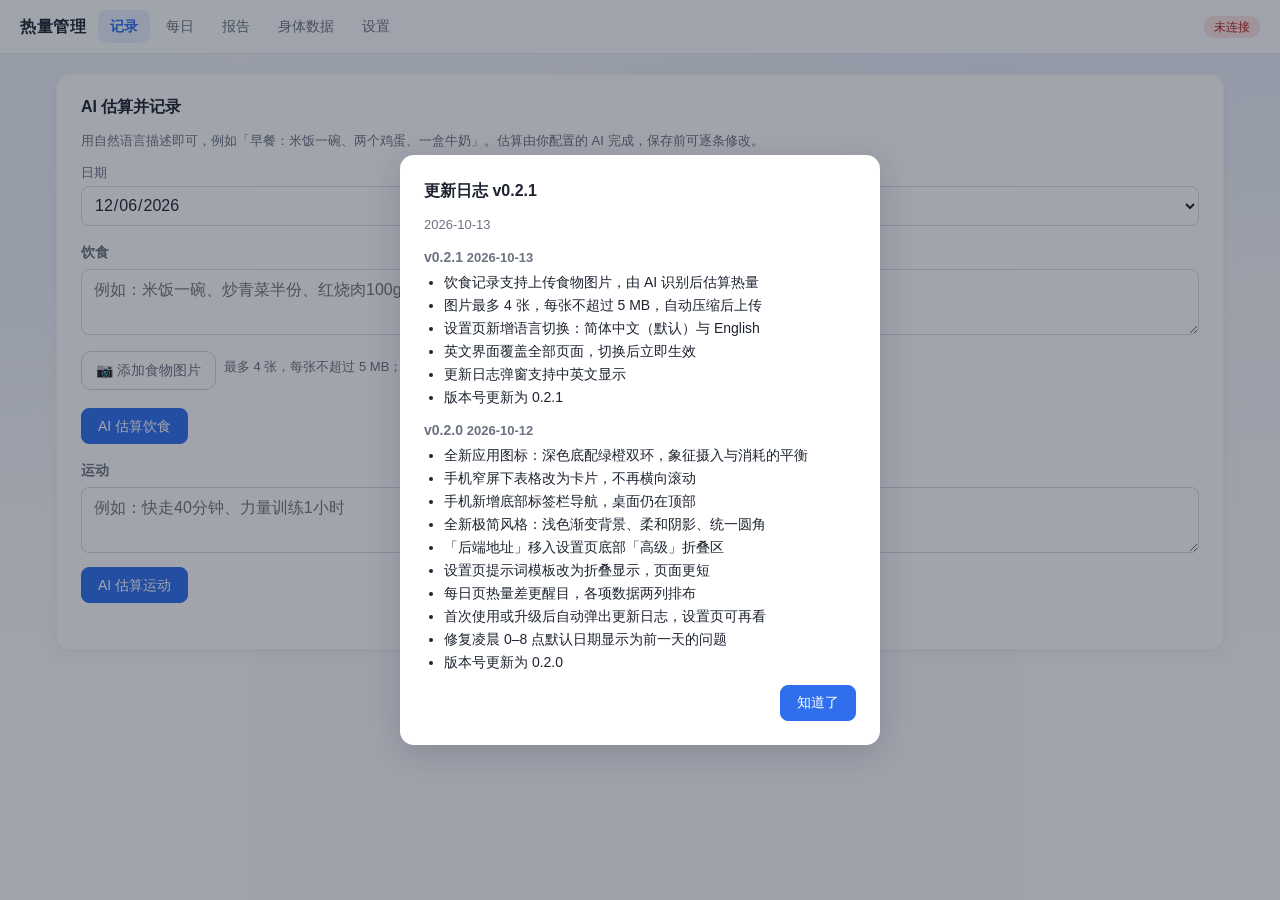
==== commit 49794ecc: "auto-sync: 2026-10-12 18:24" ====
--- a/frontend/index.html
+++ b/frontend/index.html
@@ -252,7 +252,7 @@
     <div class="modal-card">
       <h2 id="clTitle">更新日志</h2>
       <div id="clDate" class="hint"></div>
-      <ul id="clItems" class="bullets"></ul>
+      <div id="clItems"></div>
       <div class="row end"><button id="clClose" class="primary" data-i18n="btn.gotIt">知道了</button></div>
     </div>
   </div>
--- a/frontend/style.css
+++ b/frontend/style.css
@@ -123,6 +123,8 @@
 .score small { display: block; font-size: var(--fs-xs); color: var(--muted); font-weight: 400; }
 ul.bullets { margin: var(--sp-1) 0 var(--sp-2); padding-left: 20px; }
 ul.bullets li { margin: 2px 0; }
+.cl-version { margin-bottom: var(--sp-3); }
+.cl-version h3 { font-size: var(--fs-md); margin: var(--sp-2) 0 0; }
 .badge { display: inline-block; padding: 1px 8px; border-radius: 6px; font-size: var(--fs-xs); background: #eef0f3; color: var(--muted); }
 .badge.food { background: #fff4e5; color: #9a5b00; }
 .badge.activity { background: #e6f7ee; color: var(--good); }
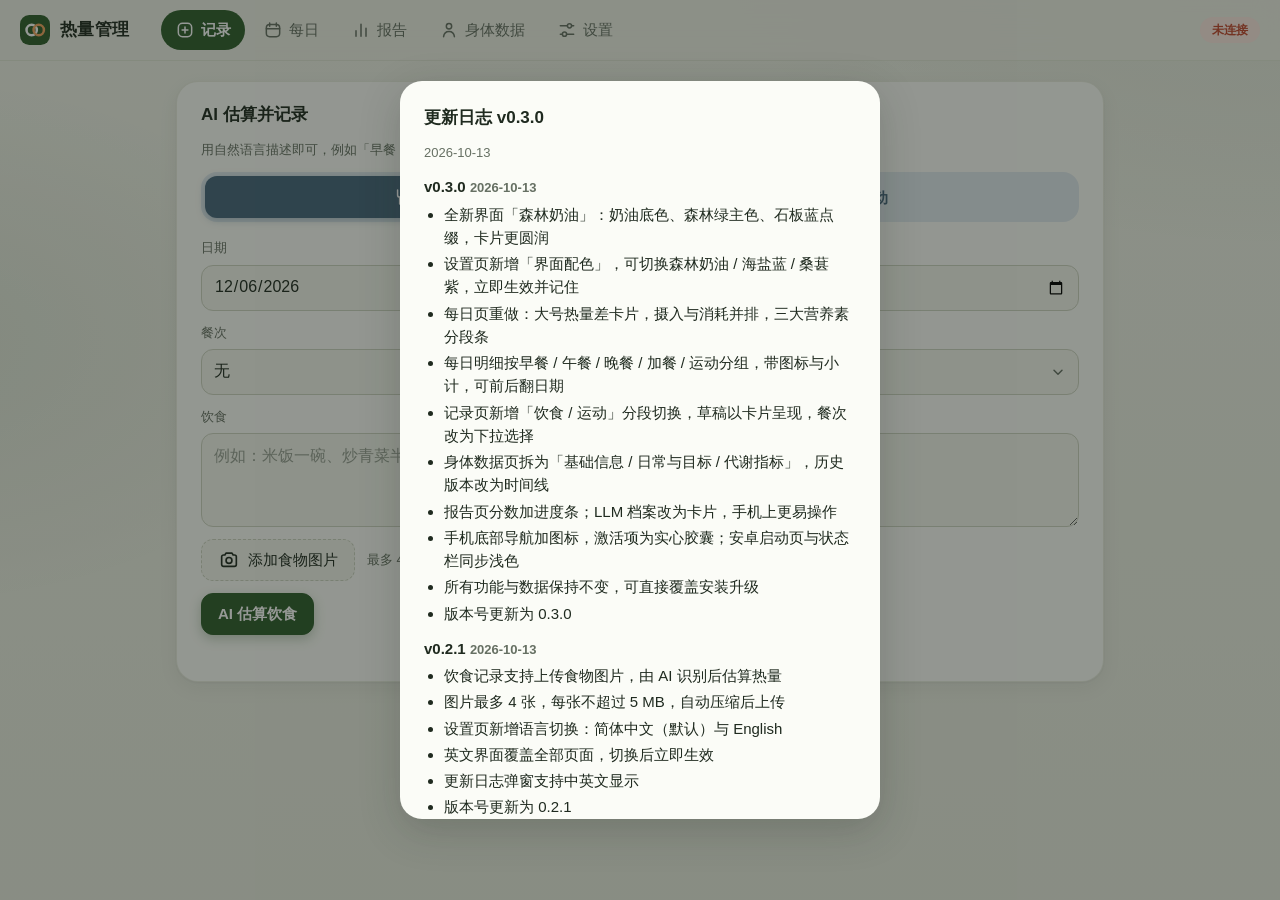
==== commit cc9b3bf4: "auto-sync: 2026-10-12 20:09" ====
--- a/frontend/index.html
+++ b/frontend/index.html
@@ -3,89 +3,123 @@
 <head>
   <meta charset="utf-8">
   <meta name="viewport" content="width=device-width, initial-scale=1, viewport-fit=cover">
+  <meta name="theme-color" content="#eef0e6">
   <title data-i18n="page.title">热量管理</title>
+  <script>/* 配色在首次绘制前生效，避免闪色；合法性由 app.js 的 setTheme 再校验 */try{var th=localStorage.getItem("ct.theme");if(th)document.documentElement.setAttribute("data-theme",th)}catch(e){}</script>
+  <link rel="icon" href="data:image/svg+xml,%3Csvg xmlns='http://www.w3.org/2000/svg' viewBox='0 0 36 36'%3E%3Crect width='36' height='36' rx='11' fill='%232f5d2c'/%3E%3Ccircle cx='14' cy='18' r='6.2' fill='none' stroke='%23fff' stroke-width='3'/%3E%3Ccircle cx='22.5' cy='18' r='6.2' fill='none' stroke='%23f0a35e' stroke-width='3'/%3E%3C/svg%3E">
   <link rel="stylesheet" href="style.css">
 </head>
 <body>
+  <!-- 图标精灵：线性图标，颜色继承 currentColor（样式见 style.css 的 .ico） -->
+  <svg class="sprite" width="0" height="0" aria-hidden="true" focusable="false">
+    <symbol id="i-log" viewBox="0 0 24 24"><rect x="4" y="4" width="16" height="16" rx="5"/><path d="M12 8.5v7M8.5 12h7"/></symbol>
+    <symbol id="i-day" viewBox="0 0 24 24"><rect x="4" y="5.5" width="16" height="14.5" rx="4"/><path d="M8 3.5v4M16 3.5v4M4 10.5h16"/></symbol>
+    <symbol id="i-report" viewBox="0 0 24 24"><path d="M6 19.5V13M12 19.5V5M18 19.5V10"/></symbol>
+    <symbol id="i-body" viewBox="0 0 24 24"><circle cx="12" cy="7.5" r="3.2"/><path d="M5.5 20c.5-3.9 3.1-6.2 6.5-6.2s6 2.3 6.5 6.2"/></symbol>
+    <symbol id="i-settings" viewBox="0 0 24 24"><path d="M4 7h8.5M17.5 7H20M4 17h2.5M11.5 17H20"/><circle cx="15" cy="7" r="2.5"/><circle cx="9" cy="17" r="2.5"/></symbol>
+    <symbol id="i-breakfast" viewBox="0 0 24 24"><path d="M5.5 16.5a6.5 6.5 0 0 1 13 0M3.5 16.5h17M12 5.5v2M5.1 8.6l1.4 1.4M18.9 8.6L17.5 10M8 20h8"/></symbol>
+    <symbol id="i-lunch" viewBox="0 0 24 24"><path d="M5.5 3.5v6a2.5 2.5 0 0 0 5 0v-6M8 12v8.5M17.5 20.5V3.5c-2.3 1.4-3.5 4-3.5 7.5h3.5"/></symbol>
+    <symbol id="i-dinner" viewBox="0 0 24 24"><path d="M19.5 14.6A8 8 0 0 1 9.4 4.5a8 8 0 1 0 10.1 10.1z"/></symbol>
+    <symbol id="i-snack" viewBox="0 0 24 24"><path d="M12 8.2c-1-1-2.5-1.4-3.9-1-2.5.7-3.2 3.4-2.6 6 .7 3.2 2.6 6.3 4.9 6.3.9 0 1.1-.5 1.6-.5s.7.5 1.6.5c2.3 0 4.2-3.1 4.9-6.3.6-2.6-.1-5.3-2.6-6-1.4-.4-2.9 0-3.9 1z"/><path d="M12 8.2c0-1.9.9-3.3 2.6-4"/></symbol>
+    <symbol id="i-plate" viewBox="0 0 24 24"><circle cx="12" cy="12" r="8"/><circle cx="12" cy="12" r="3.8"/></symbol>
+    <symbol id="i-activity" viewBox="0 0 24 24"><path d="M13.5 3 5.5 13.5H11l-1 7.5 8.5-11H13z"/></symbol>
+    <symbol id="i-camera" viewBox="0 0 24 24"><path d="M4 8.5a2 2 0 0 1 2-2h1.5l1.2-2h6.6l1.2 2H18a2 2 0 0 1 2 2V17a2 2 0 0 1-2 2H6a2 2 0 0 1-2-2z"/><circle cx="12" cy="12.5" r="3.2"/></symbol>
+    <symbol id="i-chev-l" viewBox="0 0 24 24"><path d="M14.5 6l-6 6 6 6"/></symbol>
+    <symbol id="i-chev-r" viewBox="0 0 24 24"><path d="M9.5 6l6 6-6 6"/></symbol>
+    <symbol id="i-chev-d" viewBox="0 0 24 24"><path d="M6 9.5l6 6 6-6"/></symbol>
+  </svg>
+
   <header class="topbar">
-    <div class="brand" data-i18n="brand">热量管理</div>
+    <div class="brand">
+      <svg class="brand-mark" viewBox="0 0 36 36" aria-hidden="true">
+        <rect class="bm-bg" width="36" height="36" rx="11"/>
+        <circle cx="14" cy="18" r="6.2" fill="none" stroke="#fff" stroke-width="3"/>
+        <circle cx="22.5" cy="18" r="6.2" fill="none" stroke="#f0a35e" stroke-width="3"/>
+      </svg>
+      <span class="brand-name" data-i18n="brand">热量管理</span>
+    </div>
     <span id="health" class="pill" data-i18n="health.offline">未连接</span>
-    <nav>
-      <button data-tab="record" class="active" data-i18n="nav.record">记录</button>
-      <button data-tab="day" data-i18n="nav.day">每日</button>
-      <button data-tab="report" data-i18n="nav.report">报告</button>
-      <button data-tab="profile" data-i18n="nav.profile">身体数据</button>
-      <button data-tab="settings" data-i18n="nav.settings">设置</button>
+    <nav class="tabs">
+      <button type="button" data-tab="record" class="active"><svg class="ico" aria-hidden="true"><use href="#i-log"/></svg><span data-i18n="nav.record">记录</span></button>
+      <button type="button" data-tab="day"><svg class="ico" aria-hidden="true"><use href="#i-day"/></svg><span data-i18n="nav.day">每日</span></button>
+      <button type="button" data-tab="report"><svg class="ico" aria-hidden="true"><use href="#i-report"/></svg><span data-i18n="nav.report">报告</span></button>
+      <button type="button" data-tab="profile"><svg class="ico" aria-hidden="true"><use href="#i-body"/></svg><span data-i18n="nav.profile">身体数据</span></button>
+      <button type="button" data-tab="settings"><svg class="ico" aria-hidden="true"><use href="#i-settings"/></svg><span data-i18n="nav.settings">设置</span></button>
     </nav>
   </header>
 
   <main>
-    <div id="toast" class="toast hidden"></div>
+    <div id="toast" class="toast hidden" role="status" aria-live="polite"></div>
 
     <!-- ============ 记录 ============ -->
     <section id="tab-record" class="tab active">
       <div class="card">
         <h2 data-i18n="rec.h.ai">AI 估算并记录</h2>
         <p class="hint" data-i18n="rec.hint">用自然语言描述即可，例如「早餐：米饭一碗、两个鸡蛋、一盒牛奶」。估算由你配置的 AI 完成，保存前可逐条修改。</p>
-        <div class="grid two">
-          <label><span data-i18n="rec.date">日期</span> <input type="date" id="recDate"></label>
-          <label><span data-i18n="rec.meal">餐次</span>
+
+        <div class="seg" role="tablist">
+          <button type="button" role="tab" class="active" data-seg="food" aria-selected="true"><svg class="ico" aria-hidden="true"><use href="#i-lunch"/></svg><span data-i18n="kind.food">饮食</span></button>
+          <button type="button" role="tab" data-seg="activity" aria-selected="false"><svg class="ico" aria-hidden="true"><use href="#i-activity"/></svg><span data-i18n="kind.activity">运动</span></button>
+        </div>
+
+        <label class="field"><span data-i18n="rec.date">日期</span><input type="date" id="recDate"></label>
+
+        <div id="paneFood" role="tabpanel">
+          <label class="field"><span data-i18n="rec.meal">餐次</span>
             <select id="recMeal">
               <option value="" data-i18n="meal.none">无</option><option value="早餐" data-i18n="meal.breakfast">早餐</option><option value="午餐" data-i18n="meal.lunch">午餐</option>
               <option value="晚餐" data-i18n="meal.dinner">晚餐</option><option value="加餐" data-i18n="meal.snack">加餐</option>
             </select>
           </label>
-        </div>
-        <h3 data-i18n="rec.h.food">饮食</h3>
-        <textarea id="foodText" rows="2" data-i18n-placeholder="rec.foodPh" placeholder="例如：米饭一碗、炒青菜半份、红烧肉100g（可只传图片）"></textarea>
-        <div class="food-images">
-          <label class="btn-like"><span data-i18n="rec.addImg">📷 添加食物图片</span><input id="foodImages" type="file" accept="image/*" multiple hidden></label>
-          <span class="hint" data-i18n="rec.imgHint">最多 4 张，每张不超过 5 MB；需要所选模型支持图片输入</span>
-          <div id="foodPreview" class="image-preview"></div>
-        </div>
-        <div class="row"><button id="btnEstFood" class="primary" data-i18n="btn.estFood">AI 估算饮食</button></div>
-
-        <h3 data-i18n="rec.h.act">运动</h3>
-        <textarea id="actText" rows="2" data-i18n-placeholder="rec.actPh" placeholder="例如：快走40分钟、力量训练1小时"></textarea>
-        <div class="row"><button id="btnEstAct" class="primary" data-i18n="btn.estAct">AI 估算运动</button></div>
+          <label class="field"><span data-i18n="rec.h.food">饮食</span>
+            <textarea id="foodText" rows="3" data-i18n-placeholder="rec.foodPh" placeholder="例如：米饭一碗、炒青菜半份、红烧肉100g（可只传图片）"></textarea>
+          </label>
+          <div class="food-images">
+            <label class="btn-like"><svg class="ico" aria-hidden="true"><use href="#i-camera"/></svg><span data-i18n="rec.addImg">添加食物图片</span><input id="foodImages" type="file" accept="image/*" multiple hidden></label>
+            <span class="hint" data-i18n="rec.imgHint">最多 4 张，每张不超过 5 MB；需要所选模型支持图片输入</span>
+            <div id="foodPreview" class="image-preview"></div>
+          </div>
+          <div class="row"><button id="btnEstFood" type="button" class="primary" data-i18n="btn.estFood">AI 估算饮食</button></div>
+        </div>
+
+        <div id="paneAct" role="tabpanel" hidden>
+          <label class="field"><span data-i18n="rec.h.act">运动</span>
+            <textarea id="actText" rows="3" data-i18n-placeholder="rec.actPh" placeholder="例如：快走40分钟、力量训练1小时"></textarea>
+          </label>
+          <div class="row"><button id="btnEstAct" type="button" class="primary" data-i18n="btn.estAct">AI 估算运动</button></div>
+        </div>
+
         <div id="estStatus" class="status"></div>
       </div>
 
       <div class="card" id="draftCard" hidden>
         <h2 data-i18n="draft.h">估算草稿（未保存）</h2>
         <div id="draftNotes" class="hint"></div>
-        <div class="table-wrap">
-          <table class="cards">
-            <thead><tr>
-              <th data-i18n="th.type">类型</th><th data-i18n="th.name">名称</th><th data-i18n="th.meal">餐次</th><th data-i18n="th.gramsMin">克数/分钟</th><th data-i18n="th.kcal">热量 kcal</th>
-              <th data-i18n="th.protein_g">蛋白 g</th><th data-i18n="th.carb_g">碳水 g</th><th data-i18n="th.fat_g">脂肪 g</th><th data-i18n="th.conf">置信度</th><th data-i18n="th.basis">依据</th><th></th>
-            </tr></thead>
-            <tbody id="draftBody"></tbody>
-          </table>
-        </div>
+        <div id="draftBody" class="entries"></div>
         <div class="row">
-          <button id="btnSaveDraft" class="primary" data-i18n="btn.saveToRecords">保存到记录</button>
-          <button id="btnClearDraft" data-i18n="btn.clearDraft">清空草稿</button>
+          <button id="btnSaveDraft" type="button" class="primary" data-i18n="btn.saveToRecords">保存到记录</button>
+          <button id="btnClearDraft" type="button" data-i18n="btn.clearDraft">清空草稿</button>
         </div>
       </div>
     </section>
 
     <!-- ============ 每日 ============ -->
     <section id="tab-day" class="tab">
-      <div class="card">
-        <h2 data-i18n="day.h">每日热量差</h2>
-        <label class="day-date"><span data-i18n="day.date">日期</span> <input type="date" id="dayDate"></label>
-        <div id="daySummary" class="kpis"></div>
-        <div id="dayWarn"></div>
-        <div class="table-wrap">
-          <table class="cards">
-            <thead><tr>
-              <th data-i18n="th.type">类型</th><th data-i18n="th.meal">餐次</th><th data-i18n="th.name">名称</th><th data-i18n="th.gramsMin">克数/分钟</th><th data-i18n="th.kcal">热量 kcal</th>
-              <th data-i18n="th.protein">蛋白</th><th data-i18n="th.carb">碳水</th><th data-i18n="th.fat">脂肪</th><th data-i18n="th.source">来源</th><th></th>
-            </tr></thead>
-            <tbody id="dayBody"></tbody>
-          </table>
-        </div>
+      <div class="page-head">
+        <h2 class="page-title" data-i18n="day.h">每日热量差</h2>
+        <div class="date-nav">
+          <button type="button" id="dayPrev" class="icon-btn" data-i18n-title="day.prev" title="前一天"><svg class="ico" aria-hidden="true"><use href="#i-chev-l"/></svg><span class="sr-only" data-i18n="day.prev">前一天</span></button>
+          <input type="date" id="dayDate" data-i18n-title="day.date" title="日期">
+          <button type="button" id="dayNext" class="icon-btn" data-i18n-title="day.next" title="后一天"><svg class="ico" aria-hidden="true"><use href="#i-chev-r"/></svg><span class="sr-only" data-i18n="day.next">后一天</span></button>
+        </div>
+      </div>
+
+      <div id="daySummary" class="summary"></div>
+      <div id="dayWarn"></div>
+
+      <div class="card">
+        <h2 data-i18n="day.detail">当日明细</h2>
+        <div id="dayBody" class="entries"></div>
         <p class="hint" data-i18n="day.hint">修改任一条的热量或名称后点击保存，热量差会自动重算。</p>
       </div>
     </section>
@@ -94,11 +128,11 @@
     <section id="tab-report" class="tab">
       <div class="card">
         <h2 data-i18n="rep.h">周 / 月报告</h2>
-        <div class="row wrap">
-          <label><span data-i18n="rep.dateLabel">日期（所在周或月）</span><input type="date" id="repDate"></label>
-          <label class="check"><input type="checkbox" id="repAnalyze" checked> <span data-i18n="rep.analyze">调用 AI 做分析</span></label>
-          <button id="btnWeek" class="primary" data-i18n="btn.week">生成本周报告</button>
-          <button id="btnMonth" class="primary" data-i18n="btn.month">生成本月报告</button>
+        <label class="field"><span data-i18n="rep.dateLabel">日期（所在周或月）</span><input type="date" id="repDate"></label>
+        <label class="check"><input type="checkbox" id="repAnalyze" checked><span data-i18n="rep.analyze">调用 AI 做分析</span></label>
+        <div class="row two">
+          <button id="btnWeek" type="button" class="primary" data-i18n="btn.week">生成本周报告</button>
+          <button id="btnMonth" type="button" data-i18n="btn.month">生成本月报告</button>
         </div>
         <div id="repStatus" class="status"></div>
       </div>
@@ -111,140 +145,176 @@
 
     <!-- ============ 身体数据 ============ -->
     <section id="tab-profile" class="tab">
-      <div class="card">
-        <h2 data-i18n="prof.h.current">当前身体数据</h2>
-        <p class="hint" data-i18n="prof.hint">修改后从「生效日期」起使用，之前的历史记录和报告不会被改写。留空的字段不参与计算。</p>
-        <form id="profileForm" class="grid three">
-          <label><span data-i18n="prof.sex">性别</span>
-            <select name="sex">
-              <option value="" data-i18n="prof.sexUnset">未填写</option><option value="male" data-i18n="prof.male">男</option>
-              <option value="female" data-i18n="prof.female">女</option><option value="other" data-i18n="prof.other">其它</option>
+      <p class="hint lead" data-i18n="prof.hint">修改后从「生效日期」起使用，之前的历史记录和报告不会被改写。留空的字段不参与计算。</p>
+      <form id="profileForm">
+        <div class="card">
+          <h2 data-i18n="prof.h.basic">基础信息</h2>
+          <div class="grid cols2">
+            <label><span data-i18n="prof.sex">性别</span>
+              <select name="sex">
+                <option value="" data-i18n="prof.sexUnset">未填写</option><option value="male" data-i18n="prof.male">男</option>
+                <option value="female" data-i18n="prof.female">女</option><option value="other" data-i18n="prof.other">其它</option>
+              </select>
+            </label>
+            <label><span data-i18n="prof.age">年龄</span><input name="age" type="number" min="1" max="120" inputmode="numeric"></label>
+            <label><span data-i18n="prof.height">身高 cm</span><input name="height_cm" type="number" step="0.1" inputmode="decimal"></label>
+            <label><span data-i18n="prof.weight">体重 kg</span><input name="weight_kg" type="number" step="0.1" inputmode="decimal"></label>
+          </div>
+        </div>
+
+        <div class="card">
+          <h2 data-i18n="prof.h.life">日常与目标</h2>
+          <div class="grid">
+            <label><span data-i18n="prof.activity">日常活动情况（文字描述，供 AI 参考）</span>
+              <textarea name="activity_text" rows="2" data-i18n-placeholder="prof.activityPh" placeholder="例如：办公室久坐，每周跑两次步"></textarea>
+            </label>
+            <label><span data-i18n="prof.goal">目标（文字描述）</span>
+              <textarea name="goal_text" rows="2" data-i18n-placeholder="prof.goalPh" placeholder="例如：三个月减脂 5kg"></textarea>
+            </label>
+          </div>
+        </div>
+
+        <div class="card">
+          <h2 data-i18n="prof.h.meta">代谢指标</h2>
+          <p class="hint" data-i18n="prof.metaHint">BMR 是静息状态下的消耗；维持消耗是日常活动下、不含刻意运动的总消耗，用于计算热量差。</p>
+          <div class="grid cols2">
+            <label class="stat"><span data-i18n="prof.bmr">基础代谢 BMR kcal</span><input name="bmr_kcal" type="number" step="1" inputmode="numeric"></label>
+            <label class="stat"><span data-i18n="prof.maint">维持消耗 kcal/天</span><input name="maintenance_kcal" type="number" step="1" inputmode="numeric"></label>
+            <label class="wide"><span data-i18n="prof.effective">生效日期</span><input name="effective_date" type="date"></label>
+          </div>
+          <div class="row">
+            <button type="submit" class="primary" data-i18n="btn.save">保存</button>
+            <button type="button" id="btnEstMeta" data-i18n="btn.estMeta">让 AI 估算 BMR 与维持消耗</button>
+          </div>
+          <div id="metaResult" class="hint"></div>
+        </div>
+      </form>
+
+      <div class="card">
+        <h2 data-i18n="prof.h.history">历史版本</h2>
+        <div id="profileHistory" class="timeline"></div>
+      </div>
+    </section>
+
+    <!-- ============ 设置 ============ -->
+    <section id="tab-settings" class="tab">
+      <details class="card fold" open>
+        <summary><h2 data-i18n="lang.h">语言 / Language</h2><svg class="ico chev" aria-hidden="true"><use href="#i-chev-d"/></svg></summary>
+        <div class="fold-body">
+          <p class="hint" data-i18n="lang.hint">界面语言保存在本浏览器中，切换后立即生效。</p>
+          <label><span data-i18n="lang.label">界面语言</span>
+            <select id="langSelect">
+              <option value="zh-CN">简体中文</option>
+              <option value="en">English</option>
             </select>
           </label>
-          <label><span data-i18n="prof.age">年龄</span> <input name="age" type="number" min="1" max="120"></label>
-          <label><span data-i18n="prof.height">身高 cm</span> <input name="height_cm" type="number" step="0.1"></label>
-          <label><span data-i18n="prof.weight">体重 kg</span> <input name="weight_kg" type="number" step="0.1"></label>
-          <label class="wide"><span data-i18n="prof.activity">日常活动情况（文字描述，供 AI 参考）</span>
-            <input name="activity_text" data-i18n-placeholder="prof.activityPh" placeholder="例如：办公室久坐，每周跑两次步">
-          </label>
-          <label class="wide"><span data-i18n="prof.goal">目标（文字描述）</span>
-            <input name="goal_text" data-i18n-placeholder="prof.goalPh" placeholder="例如：三个月减脂 5kg">
-          </label>
-          <label><span data-i18n="prof.bmr">基础代谢 BMR kcal</span> <input name="bmr_kcal" type="number" step="1"></label>
-          <label><span data-i18n="prof.maint">维持消耗 kcal/天</span> <input name="maintenance_kcal" type="number" step="1"></label>
-          <label><span data-i18n="prof.effective">生效日期</span> <input name="effective_date" type="date"></label>
-          <div class="wide row">
-            <button type="submit" class="primary" data-i18n="btn.save">保存</button>
-            <button type="button" id="btnEstMeta" data-i18n="btn.estMeta">让 AI 估算 BMR 与维持消耗</button>
-          </div>
-        </form>
-        <div id="metaResult" class="hint"></div>
-      </div>
-      <div class="card">
-        <h2 data-i18n="prof.h.history">历史版本</h2>
-        <div class="table-wrap"><table class="cards">
-          <thead><tr><th data-i18n="th.effective">生效日期</th><th data-i18n="th.weight">体重</th><th data-i18n="th.bmr">BMR</th><th data-i18n="th.maint">维持消耗</th><th data-i18n="th.activityDesc">活动描述</th><th data-i18n="th.savedAt">保存时间</th></tr></thead>
-          <tbody id="profileHistory"></tbody>
-        </table></div>
-      </div>
-    </section>
-
-    <!-- ============ 设置 ============ -->
-    <section id="tab-settings" class="tab">
-      <div class="card">
-        <h2 data-i18n="lang.h">语言 / Language</h2>
-        <p class="hint" data-i18n="lang.hint">界面语言保存在本浏览器中，切换后立即生效。</p>
-        <label><span data-i18n="lang.label">界面语言</span>
-          <select id="langSelect">
-            <option value="zh-CN">简体中文</option>
-            <option value="en">English</option>
-          </select>
-        </label>
-      </div>
-
-      <div class="card">
-        <h2 data-i18n="llm.h">LLM 档案</h2>
-        <p class="hint" data-i18n="llm.hint">可配置多套模型，协议支持 OpenAI 兼容与 Anthropic。API Key 保存在后端本地，界面只显示末 4 位。</p>
-        <div class="table-wrap"><table class="cards">
-          <thead><tr><th data-i18n="th.name">名称</th><th data-i18n="th.protocol">协议</th><th data-i18n="th.model">模型</th><th data-i18n="th.url">地址</th><th>Key</th><th data-i18n="th.default">默认</th><th></th></tr></thead>
-          <tbody id="llmList"></tbody>
-        </table></div>
-        <h3 id="llmFormTitle" data-i18n="llm.formNew">新增档案</h3>
-        <form id="llmForm" class="grid three">
-          <input type="hidden" name="id">
-          <label><span data-i18n="llm.fName">名称</span> <input name="name" required data-i18n-placeholder="llm.namePh" placeholder="例如：DeepSeek"></label>
-          <label><span data-i18n="llm.protocol">协议</span>
-            <select name="protocol">
-              <option value="openai" data-i18n="llm.optOpenAI">OpenAI 兼容</option>
-              <option value="anthropic">Anthropic</option>
-            </select>
-          </label>
-          <label><span data-i18n="llm.model">模型</span> <input name="model" required data-i18n-placeholder="llm.modelPh" placeholder="例如 deepseek-chat"></label>
-          <label class="wide"><span data-i18n="llm.baseUrl">接口地址</span>
-            <span class="field-hint" data-i18n-html="llm.urlHint">OpenAI 兼容示例：https://api.deepseek.com/v1<br>Anthropic 示例：https://api.anthropic.com</span>
-            <input name="base_url" required placeholder="https://api.deepseek.com/v1">
-          </label>
-          <label><span data-i18n="llm.apiKey">API Key</span> <input name="api_key" type="password" data-i18n-placeholder="common.keepKeyPh" placeholder="编辑时留空则保持不变"></label>
-          <label>temperature <input name="temperature" type="number" step="0.1" min="0" max="2" value="0.2"></label>
-          <label>max_tokens <input name="max_tokens" type="number" min="256" max="64000" value="4096"></label>
-          <label class="check"><input name="json_mode" type="checkbox" checked> <span data-i18n="llm.json">OpenAI 使用 JSON 模式</span></label>
-          <label class="wide"><span data-i18n="llm.extra">额外请求参数 extra_body（JSON 对象，可选）</span>
-            <textarea name="extra_body" rows="3" data-i18n-placeholder="llm.extraPh" placeholder='例如 Anthropic 原生联网搜索：{"tools":[{"type":"web_search_20250305","name":"web_search","max_uses":3}]}'></textarea>
-          </label>
-          <div class="wide row">
-            <button type="submit" class="primary" data-i18n="btn.saveLlm">保存档案</button>
-            <button type="button" id="btnLlmReset" data-i18n="btn.resetForm">清空表单</button>
-          </div>
-        </form>
-        <div id="llmTestResult" class="status"></div>
-      </div>
-
-      <div class="card">
-        <h2 data-i18n="task.h">任务使用的模型</h2>
-        <p class="hint" data-i18n="task.hint">未单独指定的任务使用默认档案。可以让饮食估算用便宜快速的模型，报告分析用更强的模型。</p>
-        <div id="taskMap" class="grid two"></div>
-        <div class="row"><button id="btnSaveTaskMap" class="primary" data-i18n="btn.saveTaskMap">保存任务映射</button></div>
-      </div>
-
-      <div class="card">
-        <h2 data-i18n="search.h">联网搜索</h2>
-        <p class="hint" data-i18n="search.hint">搜索结果会拼进提示词，供 AI 参考。也可以不用程序搜索，而是在 LLM 的额外参数里启用模型自带的搜索工具。</p>
-        <form id="searchForm" class="grid three">
-          <label><span data-i18n="search.provider">搜索服务</span>
-            <select name="provider">
-              <option value="none" data-i18n="search.none">不启用</option>
-              <option value="searxng" data-i18n="search.searxng">SearXNG（自建）</option>
-              <option value="tavily">Tavily</option>
-              <option value="brave">Brave Search</option>
-            </select>
-          </label>
-          <label><span data-i18n="search.baseUrl">服务地址（SearXNG 必填）</span> <input name="base_url" placeholder="http://127.0.0.1:8080"></label>
-          <label><span data-i18n="search.apiKey">API Key（Tavily/Brave）</span> <input name="api_key" type="password" data-i18n-placeholder="common.keepKeyPh" placeholder="编辑时留空则保持不变"></label>
-          <div class="wide row">
-            <button type="submit" class="primary" data-i18n="btn.saveSearch">保存搜索设置</button>
-            <input id="searchTestQ" class="grow" data-i18n-placeholder="search.testPh" placeholder="测试查询，例如 鸡蛋 热量 每100克">
-            <button type="button" id="btnSearchTest" data-i18n="btn.testSearch">测试搜索</button>
-          </div>
-        </form>
-        <div id="searchTestResult" class="status"></div>
-      </div>
-
-      <div class="card">
-        <h2 data-i18n="prompt.h">提示词模板</h2>
-        <p class="hint" data-i18n-html="prompt.hintHtml">占位符：<code>{input}</code> 用户输入，<code>{meal}</code> 餐次，<code>{profile}</code> 身体数据，<code>{period}</code> 时段，<code>{stats}</code> 统计数据，<code>{search}</code> 搜索结果。输出 JSON 结构由程序固定追加，不需要在这里写。</p>
-        <div id="promptList"></div>
-      </div>
-
-      <div class="card">
-        <h2 data-i18n="about.h">关于</h2>
-        <div class="row"><button type="button" id="btnChangelog" data-i18n="btn.changelog">查看更新日志</button></div>
-        <details class="advanced">
-          <summary data-i18n="adv.summary">高级：后端地址</summary>
-          <label><span data-i18n="adv.apiBase">后端地址（留空 = 同源）</span>
-            <input id="apiBase" data-i18n-placeholder="common.sameOriginPh" placeholder="留空=同源">
-          </label>
-        </details>
-      </div>
+        </div>
+      </details>
+
+      <details class="card fold" open>
+        <summary><h2 data-i18n="theme.h">界面配色</h2><svg class="ico chev" aria-hidden="true"><use href="#i-chev-d"/></svg></summary>
+        <div class="fold-body">
+          <p class="hint" data-i18n="theme.hint">选择喜欢的配色，只保存在本设备上，立即生效。</p>
+          <div id="themePicker" class="swatches" role="radiogroup">
+            <button type="button" class="swatch" role="radio" aria-checked="true" data-theme="forest"><span class="sw-dots"><i></i><i></i><i></i></span><span class="sw-name" data-i18n="theme.forest">森林奶油</span></button>
+            <button type="button" class="swatch" role="radio" aria-checked="false" data-theme="ocean"><span class="sw-dots"><i></i><i></i><i></i></span><span class="sw-name" data-i18n="theme.ocean">海盐蓝</span></button>
+            <button type="button" class="swatch" role="radio" aria-checked="false" data-theme="plum"><span class="sw-dots"><i></i><i></i><i></i></span><span class="sw-name" data-i18n="theme.plum">桑葚紫</span></button>
+          </div>
+        </div>
+      </details>
+
+      <details class="card fold" open>
+        <summary><h2 data-i18n="llm.h">LLM 档案</h2><svg class="ico chev" aria-hidden="true"><use href="#i-chev-d"/></svg></summary>
+        <div class="fold-body">
+          <p class="hint" data-i18n="llm.hint">可配置多套模型，协议支持 OpenAI 兼容与 Anthropic。API Key 保存在后端本地，界面只显示末 4 位。</p>
+          <div id="llmList" class="llm-list"></div>
+          <h3 id="llmFormTitle" data-i18n="llm.formNew">新增档案</h3>
+          <form id="llmForm" class="grid three">
+            <input type="hidden" name="id">
+            <label><span data-i18n="llm.fName">名称</span><input name="name" required data-i18n-placeholder="llm.namePh" placeholder="例如：DeepSeek"></label>
+            <label><span data-i18n="llm.protocol">协议</span>
+              <select name="protocol">
+                <option value="openai" data-i18n="llm.optOpenAI">OpenAI 兼容</option>
+                <option value="anthropic">Anthropic</option>
+              </select>
+            </label>
+            <label><span data-i18n="llm.model">模型</span><input name="model" required data-i18n-placeholder="llm.modelPh" placeholder="例如 deepseek-chat"></label>
+            <label class="wide"><span data-i18n="llm.baseUrl">接口地址</span>
+              <span class="field-hint" data-i18n-html="llm.urlHint">OpenAI 兼容示例：https://api.deepseek.com/v1<br>Anthropic 示例：https://api.anthropic.com</span>
+              <input name="base_url" required placeholder="https://api.deepseek.com/v1">
+            </label>
+            <label><span data-i18n="llm.apiKey">API Key</span><input name="api_key" type="password" autocomplete="off" data-i18n-placeholder="common.keepKeyPh" placeholder="编辑时留空则保持不变"></label>
+            <label><span>temperature</span><input name="temperature" type="number" step="0.1" min="0" max="2" value="0.2" inputmode="decimal"></label>
+            <label><span>max_tokens</span><input name="max_tokens" type="number" min="256" max="64000" value="4096" inputmode="numeric"></label>
+            <label class="check wide"><input name="json_mode" type="checkbox" checked><span data-i18n="llm.json">OpenAI 使用 JSON 模式</span></label>
+            <label class="wide"><span data-i18n="llm.extra">额外请求参数 extra_body（JSON 对象，可选）</span>
+              <textarea name="extra_body" rows="3" data-i18n-placeholder="llm.extraPh" placeholder='例如 Anthropic 原生联网搜索：{"tools":[{"type":"web_search_20250305","name":"web_search","max_uses":3}]}'></textarea>
+            </label>
+            <div class="wide row">
+              <button type="submit" class="primary" data-i18n="btn.saveLlm">保存档案</button>
+              <button type="button" id="btnLlmReset" data-i18n="btn.resetForm">清空表单</button>
+            </div>
+          </form>
+          <div id="llmTestResult" class="status"></div>
+        </div>
+      </details>
+
+      <details class="card fold">
+        <summary><h2 data-i18n="task.h">任务使用的模型</h2><svg class="ico chev" aria-hidden="true"><use href="#i-chev-d"/></svg></summary>
+        <div class="fold-body">
+          <p class="hint" data-i18n="task.hint">未单独指定的任务使用默认档案。可以让饮食估算用便宜快速的模型，报告分析用更强的模型。</p>
+          <div id="taskMap" class="grid two"></div>
+          <div class="row"><button id="btnSaveTaskMap" type="button" class="primary" data-i18n="btn.saveTaskMap">保存任务映射</button></div>
+        </div>
+      </details>
+
+      <details class="card fold">
+        <summary><h2 data-i18n="search.h">联网搜索</h2><svg class="ico chev" aria-hidden="true"><use href="#i-chev-d"/></svg></summary>
+        <div class="fold-body">
+          <p class="hint" data-i18n="search.hint">搜索结果会拼进提示词，供 AI 参考。也可以不用程序搜索，而是在 LLM 的额外参数里启用模型自带的搜索工具。</p>
+          <form id="searchForm" class="grid three">
+            <label><span data-i18n="search.provider">搜索服务</span>
+              <select name="provider">
+                <option value="none" data-i18n="search.none">不启用</option>
+                <option value="searxng" data-i18n="search.searxng">SearXNG（自建）</option>
+                <option value="tavily">Tavily</option>
+                <option value="brave">Brave Search</option>
+              </select>
+            </label>
+            <label><span data-i18n="search.baseUrl">服务地址（SearXNG 必填）</span><input name="base_url" placeholder="http://127.0.0.1:8080"></label>
+            <label><span data-i18n="search.apiKey">API Key（Tavily/Brave）</span><input name="api_key" type="password" autocomplete="off" data-i18n-placeholder="common.keepKeyPh" placeholder="编辑时留空则保持不变"></label>
+            <div class="wide row">
+              <button type="submit" class="primary" data-i18n="btn.saveSearch">保存搜索设置</button>
+            </div>
+            <div class="wide row">
+              <input id="searchTestQ" class="grow" data-i18n-placeholder="search.testPh" placeholder="测试查询，例如 鸡蛋 热量 每100克">
+              <button type="button" id="btnSearchTest" data-i18n="btn.testSearch">测试搜索</button>
+            </div>
+          </form>
+          <div id="searchTestResult" class="status"></div>
+        </div>
+      </details>
+
+      <details class="card fold">
+        <summary><h2 data-i18n="prompt.h">提示词模板</h2><svg class="ico chev" aria-hidden="true"><use href="#i-chev-d"/></svg></summary>
+        <div class="fold-body">
+          <p class="hint" data-i18n-html="prompt.hintHtml">占位符：<code>{input}</code> 用户输入，<code>{meal}</code> 餐次，<code>{profile}</code> 身体数据，<code>{period}</code> 时段，<code>{stats}</code> 统计数据，<code>{search}</code> 搜索结果。输出 JSON 结构由程序固定追加，不需要在这里写。</p>
+          <div id="promptList"></div>
+        </div>
+      </details>
+
+      <details class="card fold">
+        <summary><h2 data-i18n="about.h">关于</h2><svg class="ico chev" aria-hidden="true"><use href="#i-chev-d"/></svg></summary>
+        <div class="fold-body">
+          <div class="row"><button type="button" id="btnChangelog" data-i18n="btn.changelog">查看更新日志</button></div>
+          <details class="advanced">
+            <summary data-i18n="adv.summary">高级：后端地址</summary>
+            <label><span data-i18n="adv.apiBase">后端地址（留空 = 同源）</span>
+              <input id="apiBase" data-i18n-placeholder="common.sameOriginPh" placeholder="留空=同源">
+            </label>
+          </details>
+        </div>
+      </details>
     </section>
   </main>
 
@@ -253,7 +323,7 @@
       <h2 id="clTitle">更新日志</h2>
       <div id="clDate" class="hint"></div>
       <div id="clItems"></div>
-      <div class="row end"><button id="clClose" class="primary" data-i18n="btn.gotIt">知道了</button></div>
+      <div class="row end"><button id="clClose" type="button" class="primary" data-i18n="btn.gotIt">知道了</button></div>
     </div>
   </div>
 
--- a/frontend/style.css
+++ b/frontend/style.css
@@ -1,225 +1,382 @@
-/* 热量管理：极简风格。所有视觉常量集中在 :root。 */
+/* 热量管理 v0.3 —— Verdant Cream 设计系统
+ * 所有颜色、圆角、阴影、字号集中在 :root；三套浅色主题通过 <html data-theme="…"> 覆盖主题令牌。
+ * 无图片、无外部字体、无 CDN；图标为 index.html 里的内联 SVG 精灵。 */
 :root {
-  --bg-a: #eef2f8; --bg-b: #fbfcfe;
-  --card: #fff; --ink: #1d2330; --muted: #6b7280; --line: #e8ebf0; --line-strong: #d5dae2;
-  --accent: #2f6fed; --accent-soft: #e9f0ff; --accent-ink: #1f55c4;
-  --good: #15803d; --bad: #b91c1c; --warn: #b45309;
-  --radius: 14px; --radius-sm: 8px;
-  --shadow: 0 1px 2px rgba(0,0,0,.04), 0 4px 16px rgba(20,30,60,.04);
-  --shadow-pop: 0 8px 32px rgba(20,30,60,.18);
-  --sp-1: 4px; --sp-2: 8px; --sp-3: 12px; --sp-4: 16px; --sp-5: 20px; --sp-6: 24px;
-  --fs-xs: 12px; --fs-sm: 13px; --fs-md: 14px; --fs-lg: 16px; --fs-xl: 20px; --fs-2xl: 28px;
-  --ctl-h: 40px;
-  --nav-h: 56px;
-  --ease: 150ms ease;
-}
+  /* 主题令牌（默认：森林奶油） */
+  --bg: #eef0e6; --bg-2: #e6e9dc;
+  --card: #fbfcf7; --field: #f3f5ec; --tile: #f1f3e8;
+  --ink: #1f2a1f; --muted: #667063;
+  --line: #e0e4d5; --line-strong: #cdd3c1;
+  --primary: #2f5d2c; --primary-ink: #234a21; --primary-soft: #dfead6; --on-primary: #fff;
+  --secondary: #46667c; --secondary-soft: #e0e9ee;
+  --good: #2c6b2a; --good-soft: #e1efd9;
+  --bad: #c0462d; --bad-soft: #fbe6df;
+  --warn: #a4640f; --warn-soft: #fbefd6;
+  --m-protein: #46667c; --m-carb: #d6a13b; --m-fat: #e07a5f;
+  --glow: rgba(47, 93, 44, .08);
+
+  /* 形状 / 间距 / 字号 */
+  --r-lg: 22px; --r-md: 16px; --r-sm: 12px; --r-pill: 999px;
+  --shadow: 0 1px 2px rgba(31, 42, 31, .05), 0 6px 20px rgba(31, 42, 31, .06);
+  --shadow-pop: 0 12px 40px rgba(31, 42, 31, .22);
+  --sp-1: 4px; --sp-2: 8px; --sp-3: 12px; --sp-4: 16px; --sp-5: 20px; --sp-6: 24px; --sp-7: 32px;
+  --fs-xs: 12px; --fs-sm: 13px; --fs-md: 15px; --fs-lg: 17px; --fs-xl: 21px; --fs-2xl: 28px; --fs-hero: 46px;
+  --ctl-h: 46px; --nav-h: 64px;
+  --ease: 160ms cubic-bezier(.2, .7, .3, 1);
+}
+:root[data-theme="ocean"] {
+  --bg: #e8f0f3; --bg-2: #dde9ee; --card: #fafdfe; --field: #eff5f8; --tile: #ecf3f6;
+  --ink: #17262d; --muted: #5b6f78; --line: #d9e5ea; --line-strong: #c3d4db;
+  --primary: #1d5c78; --primary-ink: #154a62; --primary-soft: #d8e9f1;
+  --secondary: #3a7d6f; --secondary-soft: #dcede8;
+  --good: #1e7a55; --good-soft: #dcf0e6;
+  --m-protein: #1d5c78; --m-carb: #d6a13b; --m-fat: #e0705a;
+  --glow: rgba(29, 92, 120, .09);
+}
+:root[data-theme="plum"] {
+  --bg: #f1edf0; --bg-2: #e9e2e8; --card: #fdfbfc; --field: #f6f1f4; --tile: #f3eef2;
+  --ink: #2a2029; --muted: #75687a; --line: #e8dfe5; --line-strong: #d5c9d1;
+  --primary: #6a3f6e; --primary-ink: #55315a; --primary-soft: #eadfee;
+  --secondary: #51708a; --secondary-soft: #e0e8ef;
+  --good: #2f7a4a; --good-soft: #dff0e5;
+  --m-protein: #51708a; --m-carb: #d6a13b; --m-fat: #dc6f6a;
+  --glow: rgba(106, 63, 110, .09);
+}
+
 * { box-sizing: border-box; }
 html { -webkit-text-size-adjust: 100%; }
+[hidden] { display: none !important; }
+.hidden { display: none !important; }
+.sr-only { position: absolute; width: 1px; height: 1px; overflow: hidden; clip: rect(0 0 0 0); white-space: nowrap; }
+.sprite { position: absolute; width: 0; height: 0; overflow: hidden; }
 body {
-  margin: 0; font: var(--fs-md)/1.5 -apple-system, "Segoe UI", "Microsoft YaHei", sans-serif; color: var(--ink);
-  background:
-    radial-gradient(900px 500px at 85% -10%, rgba(47,111,237,.07), transparent 70%),
-    radial-gradient(700px 400px at -5% 30%, rgba(47,111,237,.04), transparent 70%),
-    linear-gradient(180deg, var(--bg-a), var(--bg-b) 70%);
+  margin: 0; color: var(--ink); background-color: var(--bg);
+  font: var(--fs-md)/1.55 -apple-system, "SF Pro Text", "Segoe UI", "PingFang SC", "Microsoft YaHei", sans-serif;
+  background-image:
+    radial-gradient(820px 460px at 100% -8%, var(--glow), transparent 70%),
+    radial-gradient(640px 380px at -8% 38%, var(--glow), transparent 70%),
+    linear-gradient(180deg, var(--bg), var(--bg-2) 140%);
   background-attachment: fixed;
-  background-color: var(--bg-b);
-}
+}
+.ico { width: 22px; height: 22px; flex: none; fill: none; stroke: currentColor; stroke-width: 1.8; stroke-linecap: round; stroke-linejoin: round; }
 
 /* ---------- 顶栏 / 导航 ---------- */
 .topbar {
-  position: sticky; top: 0; z-index: 5; display: flex; flex-wrap: wrap; gap: var(--sp-3); align-items: center;
-  padding: 10px var(--sp-5); background: rgba(255,255,255,.88); backdrop-filter: blur(8px);
-  border-bottom: 1px solid var(--line);
-}
-.brand { font-weight: 700; font-size: var(--fs-lg); letter-spacing: .5px; }
-.topbar #health { order: 3; margin-left: auto; }
-nav { display: flex; gap: var(--sp-1); order: 2; }
-nav button {
-  border: none; background: none; padding: 6px 12px; border-radius: var(--radius-sm); cursor: pointer; color: var(--muted);
-  min-height: 0; transition: background var(--ease), color var(--ease);
-}
-nav button:hover { background: #f1f4f9; border-color: transparent; }
-nav button.active { background: var(--accent-soft); color: var(--accent); font-weight: 600; }
-
-main { max-width: 1200px; margin: var(--sp-5) auto; padding: 0 var(--sp-4); }
+  position: sticky; top: 0; z-index: 8; display: flex; align-items: center; gap: var(--sp-3);
+  padding: 10px var(--sp-5); background: color-mix(in srgb, var(--bg) 88%, transparent);
+  backdrop-filter: blur(12px); -webkit-backdrop-filter: blur(12px); border-bottom: 1px solid var(--line);
+}
+.brand { display: flex; align-items: center; gap: 10px; font-weight: 700; font-size: var(--fs-lg); letter-spacing: .3px; }
+.brand-mark { width: 30px; height: 30px; flex: none; }
+.bm-bg { fill: var(--primary); }
+.topbar #health { margin-left: auto; order: 3; }
+.tabs { display: flex; gap: var(--sp-1); order: 2; margin-left: var(--sp-5); }
+.tabs button {
+  display: inline-flex; align-items: center; gap: 6px; border: none; background: none; color: var(--muted);
+  min-height: 40px; padding: 0 14px; border-radius: var(--r-pill); font-size: var(--fs-md); cursor: pointer;
+  transition: background var(--ease), color var(--ease);
+}
+.tabs button .ico { width: 20px; height: 20px; }
+.tabs button:hover { background: color-mix(in srgb, var(--primary) 8%, transparent); color: var(--ink); }
+.tabs button.active { background: var(--primary); color: var(--on-primary); font-weight: 600; }
+
+main { max-width: 960px; margin: var(--sp-5) auto; padding: 0 var(--sp-4); }
 .tab { display: none; }
-.tab.active { display: block; }
+.tab.active { display: block; animation: rise 220ms ease both; }
+@keyframes rise { from { opacity: 0; transform: translateY(6px); } to { opacity: 1; transform: none; } }
+
+/* ---------- 卡片 / 文字 ---------- */
 .card {
-  background: var(--card); border: 1px solid rgba(20,30,60,.04); border-radius: var(--radius);
+  background: var(--card); border: 1px solid color-mix(in srgb, var(--line) 70%, transparent); border-radius: var(--r-lg);
   box-shadow: var(--shadow); padding: var(--sp-5) var(--sp-6); margin-bottom: var(--sp-4);
 }
-h2 { font-size: var(--fs-lg); margin: 0 0 var(--sp-3); }
-h3 { font-size: var(--fs-md); margin: var(--sp-4) 0 6px; color: var(--muted); }
+h2 { font-size: var(--fs-lg); margin: 0 0 var(--sp-3); font-weight: 700; }
+h3 { font-size: var(--fs-md); margin: var(--sp-5) 0 var(--sp-2); color: var(--muted); font-weight: 600; }
+.page-title { font-size: var(--fs-xl); margin: 0; }
 .hint { color: var(--muted); font-size: var(--fs-sm); margin: var(--sp-1) 0 var(--sp-3); }
+.hint.lead { margin: 0 var(--sp-1) var(--sp-4); }
 .field-hint { color: var(--muted); font-size: var(--fs-xs); line-height: 1.5; }
 .status { margin-top: var(--sp-2); font-size: var(--fs-sm); min-height: 18px; }
 .status.err { color: var(--bad); }
 .status.ok { color: var(--good); }
 .status.busy { color: var(--warn); }
+a { color: var(--primary); }
+code { background: var(--field); padding: 1px 6px; border-radius: 6px; font-size: .92em; }
+pre { background: var(--field); padding: var(--sp-3); border-radius: var(--r-sm); white-space: pre-wrap; font-size: var(--fs-xs); max-height: 280px; overflow: auto; }
 
 /* ---------- 表单 ---------- */
-.grid { display: grid; gap: 10px 14px; }
+.grid { display: grid; gap: var(--sp-3) var(--sp-4); }
 .grid.two { grid-template-columns: repeat(2, minmax(0, 1fr)); }
 .grid.three { grid-template-columns: repeat(3, minmax(0, 1fr)); }
+.grid.cols2 { grid-template-columns: repeat(2, minmax(0, 1fr)); }
 .wide { grid-column: 1 / -1; }
-label { display: flex; flex-direction: column; gap: var(--sp-1); font-size: var(--fs-sm); color: var(--muted); }
-label.check { flex-direction: row; align-items: center; gap: 6px; }
+label { display: flex; flex-direction: column; gap: 6px; font-size: var(--fs-sm); color: var(--muted); min-width: 0; }
+label.field { margin-bottom: var(--sp-3); }
+label.check { flex-direction: row; align-items: center; gap: 10px; color: var(--ink); font-size: var(--fs-md); margin: var(--sp-2) 0; }
 input, select, textarea {
-  font: inherit; font-size: var(--fs-lg); padding: 0 var(--sp-3); height: var(--ctl-h);
-  border: 1px solid var(--line-strong); border-radius: var(--radius-sm); background: #fff; color: var(--ink); min-width: 0;
-  transition: border-color var(--ease), box-shadow var(--ease);
-}
-textarea { width: 100%; height: auto; min-height: var(--ctl-h); padding: 8px var(--sp-3); resize: vertical; }
-input[type=number] { width: 100%; }
-input[type=checkbox] { height: auto; width: 18px; height: 18px; padding: 0; accent-color: var(--accent); }
-input:focus, select:focus, textarea:focus { outline: none; border-color: var(--accent); box-shadow: 0 0 0 3px rgba(47,111,237,.15); }
+  font: inherit; font-size: 16px; color: var(--ink); width: 100%; min-width: 0; height: var(--ctl-h); padding: 0 var(--sp-3);
+  border: 1px solid var(--line-strong); border-radius: var(--r-sm); background: var(--field);
+  transition: border-color var(--ease), box-shadow var(--ease), background var(--ease);
+}
+select {
+  appearance: none; -webkit-appearance: none; padding-right: 36px;
+  background-image: url("data:image/svg+xml,%3Csvg xmlns='http://www.w3.org/2000/svg' width='16' height='16' viewBox='0 0 24 24' fill='none' stroke='%23667063' stroke-width='2.2' stroke-linecap='round' stroke-linejoin='round'%3E%3Cpath d='M6 9.5l6 6 6-6'/%3E%3C/svg%3E");
+  background-repeat: no-repeat; background-position: right 12px center;
+}
+textarea { height: auto; min-height: 84px; padding: 10px var(--sp-3); resize: vertical; line-height: 1.5; }
+input[type=checkbox] { width: 20px; height: 20px; padding: 0; accent-color: var(--primary); flex: none; }
+input[type=date] { min-width: 0; }
+input:focus, select:focus, textarea:focus { outline: none; border-color: var(--primary); background: var(--card); box-shadow: 0 0 0 3px color-mix(in srgb, var(--primary) 18%, transparent); }
+::placeholder { color: color-mix(in srgb, var(--muted) 65%, transparent); }
+label.stat input { background: var(--tile); font-weight: 600; font-variant-numeric: tabular-nums; }
+
 button {
-  font: inherit; padding: 0 var(--sp-4); min-height: 36px; border: 1px solid var(--line-strong); border-radius: var(--radius-sm);
-  background: #fff; cursor: pointer; transition: background var(--ease), border-color var(--ease), color var(--ease), box-shadow var(--ease);
-}
-button:hover { border-color: var(--accent); }
-button:active { background: #f1f4f9; }
-button:disabled { opacity: .5; cursor: wait; }
-button.primary { background: var(--accent); color: #fff; border-color: var(--accent); }
-button.primary:hover { background: var(--accent-ink); border-color: var(--accent-ink); }
+  font: inherit; font-size: var(--fs-md); padding: 0 var(--sp-4); min-height: 42px; color: var(--ink);
+  border: 1px solid var(--line-strong); border-radius: var(--r-sm); background: var(--card); cursor: pointer;
+  transition: background var(--ease), border-color var(--ease), color var(--ease), transform var(--ease);
+}
+button:hover { border-color: var(--primary); }
+button:active { transform: scale(.98); }
+button:focus-visible, .tabs button:focus-visible, .seg button:focus-visible { outline: 3px solid color-mix(in srgb, var(--primary) 35%, transparent); outline-offset: 2px; }
+button:disabled { opacity: .55; cursor: wait; }
+button.primary { background: var(--primary); color: var(--on-primary); border-color: var(--primary); font-weight: 600; box-shadow: 0 4px 12px color-mix(in srgb, var(--primary) 28%, transparent); }
+button.primary:hover { background: var(--primary-ink); border-color: var(--primary-ink); }
 button.danger { color: var(--bad); }
-button.small { padding: 2px 10px; min-height: 28px; font-size: var(--fs-xs); }
-.row { display: flex; gap: 10px; align-items: center; margin-top: var(--sp-2); flex-wrap: wrap; }
-.row.between { justify-content: space-between; }
+button.danger:hover { border-color: var(--bad); background: var(--bad-soft); }
+button.small { padding: 0 14px; min-height: 34px; font-size: var(--fs-sm); border-radius: 10px; }
+.icon-btn { display: inline-grid; place-items: center; width: var(--ctl-h); min-height: var(--ctl-h); height: var(--ctl-h); padding: 0; flex: none; }
+.row { display: flex; gap: 10px; align-items: center; margin-top: var(--sp-3); flex-wrap: wrap; }
 .row.end { justify-content: flex-end; }
-.row.wrap { flex-wrap: wrap; }
+.row.two > button { flex: 1 1 0; }
 .row .grow { flex: 1 1 200px; }
-.day-date { max-width: 220px; margin-bottom: var(--sp-2); }
-
-/* ---------- 表格 ---------- */
-.table-wrap { overflow-x: auto; }
-table { width: 100%; border-collapse: collapse; font-size: var(--fs-sm); }
-th, td { text-align: left; padding: 8px; border-bottom: 1px solid var(--line); vertical-align: middle; }
-th { color: var(--muted); font-weight: 600; font-size: var(--fs-xs); background: #f7f9fc; white-space: nowrap; }
-td input, td select { width: 100%; height: 32px; padding: 0 6px; font-size: var(--fs-sm); }
-td.num { text-align: right; font-variant-numeric: tabular-nums; }
-td.actions { white-space: nowrap; }
-td.actions .small { margin-right: 4px; }
-.kcal-in { min-width: 90px; }
-
-/* ---------- KPI ---------- */
-.kpis { display: grid; grid-template-columns: repeat(auto-fit, minmax(150px, 1fr)); gap: 10px; margin: var(--sp-2) 0 14px; }
-.kpi { border: 1px solid var(--line); border-radius: 10px; padding: 10px var(--sp-3); background: #fbfcfe; }
+.btn-like {
+  display: inline-flex; flex-direction: row; align-items: center; gap: 8px; padding: 0 var(--sp-4); min-height: 42px;
+  border-radius: var(--r-sm); border: 1px dashed var(--line-strong); background: var(--field); color: var(--ink);
+  cursor: pointer; font-size: var(--fs-md); transition: background var(--ease), border-color var(--ease);
+}
+.btn-like:hover { border-color: var(--primary); background: var(--primary-soft); }
+
+/* 分段控件（饮食 / 运动） */
+.seg { display: grid; grid-template-columns: 1fr 1fr; gap: 4px; padding: 4px; margin: var(--sp-3) 0 var(--sp-4); background: var(--secondary-soft); border-radius: var(--r-md); }
+.seg button {
+  display: inline-flex; align-items: center; justify-content: center; gap: 8px; border: none; background: transparent;
+  color: var(--secondary); min-height: 42px; border-radius: 12px; font-weight: 600;
+}
+.seg button .ico { width: 20px; height: 20px; }
+.seg button.active { background: var(--secondary); color: #fff; box-shadow: 0 2px 8px color-mix(in srgb, var(--secondary) 35%, transparent); }
+
+/* ---------- 标签 / 徽章 ---------- */
+.pill { font-size: var(--fs-xs); padding: 4px 12px; border-radius: var(--r-pill); background: var(--tile); color: var(--muted); white-space: nowrap; transition: background var(--ease), color var(--ease); }
+.pill.ok { background: var(--good-soft); color: var(--good); font-weight: 600; }
+.pill.bad { background: var(--bad-soft); color: var(--bad); font-weight: 600; }
+.badge { display: inline-flex; align-items: center; padding: 1px 9px; border-radius: var(--r-pill); font-size: var(--fs-xs); background: var(--tile); color: var(--muted); white-space: nowrap; }
+.badge.food { background: var(--primary-soft); color: var(--primary); }
+.badge.activity { background: var(--secondary-soft); color: var(--secondary); }
+.badge.high { background: var(--good-soft); color: var(--good); }
+.badge.medium { background: var(--warn-soft); color: var(--warn); }
+.badge.low { background: var(--bad-soft); color: var(--bad); }
+
+/* ---------- 每日：日期条 / 摘要 ---------- */
+.page-head { display: flex; align-items: center; justify-content: space-between; gap: var(--sp-3); margin: var(--sp-1) var(--sp-1) var(--sp-4); flex-wrap: wrap; }
+.date-nav { display: flex; align-items: center; gap: var(--sp-2); }
+.date-nav input { width: 168px; text-align: center; }
+
+.summary { display: grid; grid-template-columns: repeat(2, minmax(0, 1fr)); gap: var(--sp-3); margin-bottom: var(--sp-4); }
+.sum-card { background: var(--card); border: 1px solid color-mix(in srgb, var(--line) 70%, transparent); border-radius: var(--r-lg); box-shadow: var(--shadow); padding: var(--sp-4) var(--sp-5); min-width: 0; }
+.sum-hero { grid-column: 1 / -1; text-align: center; padding: var(--sp-5); position: relative; overflow: hidden; }
+.sum-hero::before { content: ""; position: absolute; inset: 0; background: radial-gradient(420px 160px at 50% 0, var(--glow), transparent 75%); pointer-events: none; }
+.sum-hero > * { position: relative; }
+.sum-label { color: var(--muted); font-size: var(--fs-sm); font-weight: 600; letter-spacing: .5px; }
+.sum-hero .sum-label { font-size: var(--fs-md); color: var(--ink); }
+.sum-value { font-size: var(--fs-2xl); font-weight: 800; line-height: 1.15; font-variant-numeric: tabular-nums; letter-spacing: -.5px; }
+.sum-value small { font-size: var(--fs-md); font-weight: 500; color: var(--muted); margin-left: 4px; letter-spacing: 0; }
+.sum-hero .sum-value { font-size: var(--fs-hero); margin: 2px 0 var(--sp-2); }
+.sum-hero.neg .sum-value { color: var(--good); }
+.sum-hero.pos .sum-value { color: var(--bad); }
+.sum-state { display: inline-block; padding: 3px 14px; border-radius: var(--r-pill); font-size: var(--fs-sm); font-weight: 600; background: var(--tile); color: var(--muted); }
+.sum-hero.neg .sum-state { background: var(--good-soft); color: var(--good); }
+.sum-hero.pos .sum-state { background: var(--bad-soft); color: var(--bad); }
+.sum-sub { color: var(--muted); font-size: var(--fs-sm); line-height: 1.6; margin-top: var(--sp-1); }
+.sum-sub b { color: var(--ink); font-weight: 600; font-variant-numeric: tabular-nums; }
+.macro-card { grid-column: 1 / -1; }
+.macro-bar { display: flex; height: 12px; margin: var(--sp-3) 0 var(--sp-3); border-radius: var(--r-pill); overflow: hidden; background: var(--tile); gap: 2px; }
+.macro-bar i { display: block; min-width: 6px; transition: flex-grow 400ms ease; }
+.macro-bar i:nth-child(1) { background: var(--m-protein); }
+.macro-bar i:nth-child(2) { background: var(--m-carb); }
+.macro-bar i:nth-child(3) { background: var(--m-fat); }
+.macro-legend { display: flex; justify-content: space-between; gap: var(--sp-2); font-size: var(--fs-sm); flex-wrap: wrap; }
+.macro-legend span { display: inline-flex; align-items: center; gap: 6px; font-variant-numeric: tabular-nums; }
+.macro-legend span::before { content: ""; width: 10px; height: 10px; border-radius: 50%; background: var(--c); }
+.macro-legend b { font-weight: 700; }
+
+/* ---------- 条目卡片（每日明细 / 草稿） ---------- */
+.group { margin-top: var(--sp-4); }
+.group:first-of-type { margin-top: var(--sp-2); }
+.group-head { display: flex; justify-content: space-between; align-items: baseline; margin: 0 var(--sp-1) var(--sp-2); font-size: var(--fs-sm); color: var(--muted); font-weight: 600; }
+.group-head b { color: var(--ink); font-variant-numeric: tabular-nums; }
+.entries { display: grid; gap: var(--sp-2); }
+.entry {
+  display: grid; grid-template-columns: 44px minmax(0, 1fr) auto; gap: 6px var(--sp-3); align-items: center;
+  padding: var(--sp-3); background: var(--tile); border-radius: var(--r-md);
+}
+.ent-ico { width: 44px; height: 44px; display: grid; place-items: center; border-radius: 50%; background: var(--primary-soft); color: var(--primary); }
+.ent-ico.activity { background: var(--secondary-soft); color: var(--secondary); }
+.ent-main { min-width: 0; display: grid; gap: 4px; }
+.entry input { height: 38px; font-size: 16px; }
+.entry .ent-name { background: transparent; border-color: transparent; padding: 0 6px; margin-left: -6px; font-weight: 600; text-overflow: ellipsis; }
+.entry .ent-name:hover { border-color: var(--line-strong); }
+.entry .ent-name:focus { background: var(--card); }
+.ent-meta { display: flex; flex-wrap: wrap; align-items: center; gap: 4px 8px; font-size: var(--fs-xs); color: var(--muted); }
+.ent-meta span { font-variant-numeric: tabular-nums; }
+.ent-kcal { display: flex; flex-direction: row; align-items: center; gap: 4px; color: var(--muted); font-size: var(--fs-xs); }
+.ent-kcal input { width: 84px; text-align: right; font-weight: 700; font-variant-numeric: tabular-nums; background: var(--card); }
+.ent-actions { grid-column: 2 / -1; display: flex; gap: var(--sp-2); justify-content: flex-end; }
+.entry.draft { grid-template-columns: 44px minmax(0, 1fr); }
+.entry.draft .ent-fields { grid-column: 1 / -1; display: grid; grid-template-columns: repeat(2, minmax(0, 1fr)); gap: var(--sp-2) var(--sp-3); }
+.entry.draft .ent-fields label { font-size: var(--fs-xs); }
+.entry.draft .ent-fields input, .entry.draft .ent-fields select { background: var(--card); height: 40px; }
+.entry.draft .ent-basis { grid-column: 1 / -1; font-size: var(--fs-xs); color: var(--muted); }
+.entry.draft .ent-actions { grid-column: 1 / -1; }
+.empty { text-align: center; color: var(--muted); padding: var(--sp-6) var(--sp-3); font-size: var(--fs-sm); }
+
+/* ---------- 报告 ---------- */
+.kpis { display: grid; grid-template-columns: repeat(auto-fit, minmax(150px, 1fr)); gap: var(--sp-2); margin: var(--sp-3) 0 var(--sp-4); }
+.kpi { border-radius: var(--r-md); padding: var(--sp-3) var(--sp-4); background: var(--tile); }
 .kpi .label { color: var(--muted); font-size: var(--fs-xs); }
 .kpi .value { font-size: var(--fs-xl); font-weight: 700; font-variant-numeric: tabular-nums; }
-.kpi.neg { background: #f0fdf4; border-color: #d3f0dd; }
-.kpi.pos { background: #fef2f2; border-color: #f6d4d4; }
+.kpi.neg { background: var(--good-soft); }
+.kpi.pos { background: var(--bad-soft); }
 .kpi.neg .value { color: var(--good); }
 .kpi.pos .value { color: var(--bad); }
-
-/* ---------- 标签 / 徽章 ---------- */
-.pill { font-size: var(--fs-xs); padding: 2px 10px; border-radius: 999px; background: #eef0f3; color: var(--muted); transition: background var(--ease), color var(--ease); }
-.pill.ok { background: #dcfce7; color: var(--good); }
-.pill.bad { background: #fee2e2; color: var(--bad); }
+.scores { display: grid; grid-template-columns: repeat(3, minmax(0, 1fr)); gap: var(--sp-2); margin: var(--sp-2) 0 var(--sp-3); }
+.score-tile { background: var(--tile); border-radius: var(--r-md); padding: var(--sp-3) var(--sp-4); min-width: 0; }
+.score { font-size: var(--fs-2xl); font-weight: 800; line-height: 1.1; font-variant-numeric: tabular-nums; overflow-wrap: anywhere; }
+.score small { display: block; font-size: var(--fs-xs); color: var(--muted); font-weight: 500; margin-top: 2px; }
+.meter { height: 6px; border-radius: var(--r-pill); background: var(--line); margin-top: var(--sp-2); overflow: hidden; }
+.meter i { display: block; height: 100%; border-radius: inherit; background: var(--primary); }
+ul.bullets { margin: var(--sp-1) 0 var(--sp-2); padding-left: 20px; }
+ul.bullets li { margin: 3px 0; }
 .list { list-style: none; padding: 0; margin: 0; }
-.list li { padding: var(--sp-2) 0; border-bottom: 1px solid var(--line); display: flex; justify-content: space-between; gap: 10px; }
-.score { font-size: var(--fs-2xl); font-weight: 700; }
-.scores { display: flex; gap: var(--sp-6); margin: 6px 0 var(--sp-3); flex-wrap: wrap; }
-.score small { display: block; font-size: var(--fs-xs); color: var(--muted); font-weight: 400; }
-ul.bullets { margin: var(--sp-1) 0 var(--sp-2); padding-left: 20px; }
-ul.bullets li { margin: 2px 0; }
-.cl-version { margin-bottom: var(--sp-3); }
-.cl-version h3 { font-size: var(--fs-md); margin: var(--sp-2) 0 0; }
-.badge { display: inline-block; padding: 1px 8px; border-radius: 6px; font-size: var(--fs-xs); background: #eef0f3; color: var(--muted); }
-.badge.food { background: #fff4e5; color: #9a5b00; }
-.badge.activity { background: #e6f7ee; color: var(--good); }
-.badge.high { background: #dcfce7; color: var(--good); }
-.badge.low { background: #fee2e2; color: var(--bad); }
-pre { background: #f3f5f8; padding: 10px; border-radius: var(--radius-sm); white-space: pre-wrap; font-size: var(--fs-xs); max-height: 280px; overflow: auto; }
-code { background: #f3f5f8; padding: 0 4px; border-radius: 4px; }
-a { color: var(--accent); }
-
-/* ---------- 折叠块 ---------- */
-details summary { cursor: pointer; }
-.prompt-block, details.advanced { border: 1px solid var(--line); border-radius: 10px; padding: 0 var(--sp-3); margin-bottom: var(--sp-2); }
-.prompt-block > summary, details.advanced > summary { padding: 10px 0; font-weight: 600; font-size: var(--fs-md); }
+.list li { padding: 10px 0; border-bottom: 1px solid var(--line); display: flex; justify-content: space-between; align-items: center; gap: 10px; }
+.list li:last-child { border-bottom: none; }
+.list small { color: var(--muted); }
+.table-wrap { overflow-x: auto; margin: 0 calc(var(--sp-2) * -1); padding: 0 var(--sp-2); }
+table { width: 100%; border-collapse: collapse; font-size: var(--fs-sm); }
+th, td { text-align: left; padding: 9px 8px; border-bottom: 1px solid var(--line); vertical-align: middle; }
+th { color: var(--muted); font-weight: 600; font-size: var(--fs-xs); white-space: nowrap; }
+td.num { text-align: right; font-variant-numeric: tabular-nums; }
+th:nth-child(n+3) { text-align: right; }
+
+/* ---------- 身体数据：历史时间线 ---------- */
+.timeline { display: grid; gap: var(--sp-2); }
+.tl-item { background: var(--tile); border-radius: var(--r-md); padding: var(--sp-3) var(--sp-4); }
+.tl-head { display: flex; justify-content: space-between; gap: var(--sp-2); align-items: baseline; }
+.tl-date { font-weight: 700; font-variant-numeric: tabular-nums; }
+.tl-saved { color: var(--muted); font-size: var(--fs-xs); }
+.tl-chips { display: flex; flex-wrap: wrap; gap: 6px; margin-top: var(--sp-2); }
+.chip { padding: 2px 10px; border-radius: var(--r-pill); background: var(--card); font-size: var(--fs-sm); font-variant-numeric: tabular-nums; }
+.chip b { font-weight: 700; }
+.tl-note { margin-top: var(--sp-2); color: var(--muted); font-size: var(--fs-sm); overflow-wrap: anywhere; }
+
+/* ---------- 设置 ---------- */
+details.fold { padding: 0; }
+details.fold > summary { display: flex; align-items: center; justify-content: space-between; gap: var(--sp-3); padding: var(--sp-4) var(--sp-6); cursor: pointer; list-style: none; border-radius: var(--r-lg); }
+details.fold > summary::-webkit-details-marker { display: none; }
+details.fold > summary h2 { margin: 0; }
+details.fold .chev { color: var(--muted); transition: transform var(--ease); }
+details.fold[open] .chev { transform: rotate(180deg); }
+.fold-body { padding: 0 var(--sp-6) var(--sp-5); }
+.prompt-block, details.advanced { border: 1px solid var(--line); border-radius: var(--r-md); padding: 0 var(--sp-3); margin-bottom: var(--sp-2); background: var(--tile); }
+.prompt-block > summary, details.advanced > summary { padding: 12px 0; font-weight: 600; cursor: pointer; }
 .prompt-block[open], details.advanced[open] { padding-bottom: var(--sp-3); }
 details.advanced { margin-top: var(--sp-3); }
+.llm-list { display: grid; gap: var(--sp-2); }
+.llm-card { background: var(--tile); border-radius: var(--r-md); padding: var(--sp-3) var(--sp-4); display: grid; gap: 6px; }
+.llm-top { display: flex; align-items: center; justify-content: space-between; gap: var(--sp-2); }
+.llm-top b { font-size: var(--fs-md); overflow-wrap: anywhere; }
+.llm-meta { color: var(--muted); font-size: var(--fs-sm); display: flex; flex-wrap: wrap; gap: 2px 12px; }
+.llm-meta small { overflow-wrap: anywhere; word-break: break-all; }
+.llm-actions { display: flex; flex-wrap: wrap; gap: var(--sp-2); margin-top: 2px; }
+.swatches { display: grid; grid-template-columns: repeat(3, minmax(0, 1fr)); gap: var(--sp-2); }
+.swatch { display: grid; gap: 8px; justify-items: center; padding: var(--sp-3) var(--sp-2); border-radius: var(--r-md); background: var(--tile); border: 2px solid transparent; min-height: 0; }
+.swatch[aria-checked="true"] { border-color: var(--primary); background: var(--card); box-shadow: var(--shadow); }
+.sw-dots { display: flex; }
+.sw-dots i { width: 22px; height: 22px; border-radius: 50%; border: 2px solid var(--card); margin-left: -6px; background: var(--c1); }
+.sw-dots i:first-child { margin-left: 0; }
+.sw-dots i:nth-child(2) { background: var(--c2); }
+.sw-dots i:nth-child(3) { background: var(--c3); }
+.swatch[data-theme="forest"] { --c1: #2f5d2c; --c2: #46667c; --c3: #eef0e6; }
+.swatch[data-theme="ocean"] { --c1: #1d5c78; --c2: #3a7d6f; --c3: #e8f0f3; }
+.swatch[data-theme="plum"] { --c1: #6a3f6e; --c2: #51708a; --c3: #f1edf0; }
+.sw-name { font-size: var(--fs-sm); font-weight: 600; }
+
+/* ---------- 饮食图片 ---------- */
+.food-images { margin: var(--sp-2) 0 var(--sp-3); display: flex; flex-wrap: wrap; align-items: center; gap: var(--sp-2) var(--sp-3); }
+.food-images .hint { margin: 0; flex: 1 1 200px; }
+.image-preview { display: flex; flex-wrap: wrap; gap: 10px; width: 100%; }
+.image-preview:empty { display: none; }
+.image-preview .thumb { display: flex; flex-direction: column; align-items: center; gap: 6px; }
+.image-preview img { width: 92px; height: 92px; object-fit: cover; border-radius: var(--r-md); border: 1px solid var(--line); }
 
 /* ---------- Toast / 模态 ---------- */
-.toast {
-  position: fixed; right: var(--sp-5); bottom: var(--sp-5); background: #1d2330; color: #fff; padding: 10px var(--sp-4);
-  border-radius: 10px; box-shadow: var(--shadow-pop); max-width: 420px; z-index: 30;
-}
+.toast { position: fixed; right: var(--sp-5); bottom: var(--sp-5); background: var(--ink); color: #fff; padding: 12px var(--sp-4); border-radius: var(--r-md); box-shadow: var(--shadow-pop); max-width: 420px; z-index: 30; font-size: var(--fs-md); }
 .toast.err { background: var(--bad); }
-.hidden { display: none !important; }
-.modal {
-  position: fixed; inset: 0; z-index: 40; display: flex; align-items: center; justify-content: center;
-  background: rgba(20,28,45,.4); padding: var(--sp-4); animation: fade-in var(--ease);
-}
-.modal-card {
-  width: min(480px, 100%); max-height: 80vh; overflow: auto; background: #fff; border-radius: var(--radius);
-  box-shadow: var(--shadow-pop); padding: var(--sp-6);
-}
+.modal { position: fixed; inset: 0; z-index: 40; display: flex; align-items: center; justify-content: center; background: rgba(20, 28, 20, .45); padding: var(--sp-4); animation: fade-in var(--ease); }
+.modal-card { width: min(480px, 100%); max-height: 82vh; overflow: auto; background: var(--card); border-radius: var(--r-lg); box-shadow: var(--shadow-pop); padding: var(--sp-6); }
+.cl-version { margin-bottom: var(--sp-3); }
+.cl-version h3 { font-size: var(--fs-md); margin: var(--sp-2) 0 0; color: var(--ink); }
 @keyframes fade-in { from { opacity: 0; } to { opacity: 1; } }
 
-/* ---------- 窄屏：底部标签栏 + 卡片化表格 ---------- */
+/* ---------- 窄屏：底部标签栏 + 单列 ---------- */
 @media (max-width: 780px) {
-  .topbar { flex-wrap: nowrap; padding: 10px var(--sp-4); padding-top: calc(10px + env(safe-area-inset-top)); }
-  .topbar #health { order: 0; }
-  nav {
-    position: fixed; left: 0; right: 0; bottom: 0; z-index: 10; gap: 0; order: 0;
-    background: rgba(255,255,255,.96); backdrop-filter: blur(8px); border-top: 1px solid var(--line);
-    padding-bottom: env(safe-area-inset-bottom);
+  /* 注意：祖先上的 backdrop-filter / transform 会让 position:fixed 的后代改为相对该祖先定位，
+     所以窄屏下顶栏必须去掉 backdrop-filter，底部标签栏才会贴着视口底部。 */
+  .topbar { padding: 10px var(--sp-4); padding-top: calc(10px + env(safe-area-inset-top)); backdrop-filter: none; -webkit-backdrop-filter: none; background: var(--bg); }
+  .tabs {
+    position: fixed; left: 0; right: 0; bottom: 0; z-index: 10; order: 0; margin: 0; gap: 2px;
+    padding: 6px 8px calc(6px + env(safe-area-inset-bottom)); background: color-mix(in srgb, var(--card) 94%, transparent);
+    backdrop-filter: blur(14px); -webkit-backdrop-filter: blur(14px); border-top: 1px solid var(--line);
+    box-shadow: 0 -6px 24px rgba(31, 42, 31, .06);
   }
-  nav button { flex: 1; min-height: var(--nav-h); border-radius: 0; font-size: var(--fs-md); padding: 0 2px; }
-  main { margin-top: var(--sp-3); padding: 0 var(--sp-3) calc(var(--nav-h) + env(safe-area-inset-bottom) + var(--sp-5)); }
-  .card { padding: var(--sp-4); }
-  .toast { left: var(--sp-3); right: var(--sp-3); max-width: none; bottom: calc(var(--nav-h) + env(safe-area-inset-bottom) + var(--sp-3)); }
+  .tabs button { flex: 1; flex-direction: column; justify-content: center; gap: 3px; min-height: 52px; padding: 4px 2px; border-radius: 16px; font-size: 11.5px; min-width: 0; }
+  .tabs button .ico { width: 22px; height: 22px; }
+  main { margin-top: var(--sp-3); padding: 0 var(--sp-3) calc(var(--nav-h) + env(safe-area-inset-bottom) + var(--sp-6)); }
+  .card { padding: var(--sp-4); border-radius: 20px; }
+  details.fold > summary { padding: var(--sp-4); }
+  .fold-body { padding: 0 var(--sp-4) var(--sp-4); }
+  .toast { left: var(--sp-3); right: var(--sp-3); max-width: none; bottom: calc(var(--nav-h) + env(safe-area-inset-bottom) + var(--sp-4)); }
 
   .grid.two, .grid.three { grid-template-columns: 1fr; }
   .row > button.primary { flex: 1 1 100%; }
+  .row.two > button { flex: 1 1 0; }
   .row .grow { flex: 1 1 100%; }
-  .day-date { max-width: none; }
-  .scores { gap: var(--sp-4); }
-
+  .page-head { flex-direction: column; align-items: stretch; }
+  .date-nav input { flex: 1; width: auto; }
+
+  .sum-hero .sum-value { font-size: 42px; }
+  .scores { grid-template-columns: 1fr; }
+  .score-tile { display: flex; align-items: center; justify-content: space-between; gap: var(--sp-3); }
+  .score-tile .meter { flex: 1; margin: 0; max-width: 40%; }
   .kpis { grid-template-columns: repeat(2, minmax(0, 1fr)); }
-  .kpi.neg, .kpi.pos { grid-column: 1 / -1; padding: var(--sp-3) var(--sp-4); }
-  .kpi.neg .value, .kpi.pos .value { font-size: var(--fs-2xl); }
-
-  .table-wrap { overflow-x: visible; }
-  table.cards, table.cards tbody { display: block; }
-  table.cards thead { display: none; }
-  table.cards tr {
-    display: block; border: 1px solid var(--line); border-radius: 10px; padding: var(--sp-2) var(--sp-3);
-    margin-bottom: 10px; background: #fff; box-shadow: var(--shadow);
-  }
-  table.cards td {
-    display: flex; align-items: center; justify-content: space-between; gap: var(--sp-3);
-    padding: 6px 0; border-bottom: 1px dashed var(--line); text-align: right; min-height: 32px;
-  }
-  table.cards td:last-child { border-bottom: none; }
-  table.cards td::before {
-    content: attr(data-label); flex: 0 0 76px; text-align: left; color: var(--muted); font-size: var(--fs-xs);
-  }
-  table.cards td:not([data-label])::before { content: none; }
-  table.cards td.num { text-align: right; }
-  table.cards td input, table.cards td select { flex: 1 1 auto; width: 100%; height: var(--ctl-h); font-size: var(--fs-lg); padding: 0 var(--sp-3); }
-  table.cards td.kcal-wrap input, table.cards .kcal-in { min-width: 0; }
-  table.cards td.actions { justify-content: flex-start; flex-wrap: wrap; gap: var(--sp-2); }
-  table.cards td.actions::before { content: none; }
-  table.cards td.actions .small { margin-right: 0; min-height: 34px; padding: 0 14px; font-size: var(--fs-sm); }
-  table.cards td small { word-break: break-all; }
-  table.cards tr.empty-row { border: none; box-shadow: none; background: none; padding: 0; }
-  table.cards tr.empty-row td { display: block; text-align: left; border: none; }
-  table.cards tr.empty-row td::before { content: none; }
-  /* 空单元格不占位 */
-  table.cards td:empty { display: none; }
-}
-
+  .entry { grid-template-columns: 40px minmax(0, 1fr) auto; gap: 6px 10px; padding: 10px; }
+  .ent-ico { width: 40px; height: 40px; }
+  .ent-kcal input { width: 76px; }
+  .entry.draft { grid-template-columns: 40px minmax(0, 1fr); }
+}
+@media (min-width: 781px) {
+  .entry { grid-template-columns: 44px minmax(0, 1fr) auto auto; }
+  .ent-actions { grid-column: auto; }
+  .entry.draft { grid-template-columns: 44px minmax(0, 1fr); }
+  .entry.draft .ent-fields { grid-template-columns: repeat(6, minmax(0, 1fr)); }
+  .summary { grid-template-columns: repeat(3, minmax(0, 1fr)); }
+  .sum-hero { grid-column: auto; display: flex; flex-direction: column; justify-content: center; align-items: center; }
+  .sum-hero .sum-value { font-size: 42px; }
+  .macro-card { grid-column: 1 / -1; }
+}
+@media (max-width: 360px) {
+  .sum-hero .sum-value { font-size: 38px; }
+  .kpis { grid-template-columns: 1fr; }
+}
 @media (prefers-reduced-motion: reduce) {
   *, *::before, *::after { transition: none !important; animation: none !important; scroll-behavior: auto !important; }
 }
-
-/* ---- 食物图片（饮食记录） ---- */
-.food-images { margin: 10px 0; display: flex; flex-wrap: wrap; align-items: center; gap: 8px; }
-.btn-like { display: inline-block; padding: 8px 14px; border-radius: 10px; border: 1px solid #cbd5e1; background: #fff; cursor: pointer; font-size: 14px; }
-.btn-like:hover { background: #f1f5f9; }
-.image-preview { display: flex; flex-wrap: wrap; gap: 10px; width: 100%; }
-.image-preview .thumb { display: flex; flex-direction: column; align-items: center; gap: 4px; }
-.image-preview img { width: 96px; height: 96px; object-fit: cover; border-radius: 10px; border: 1px solid #e2e8f0; }
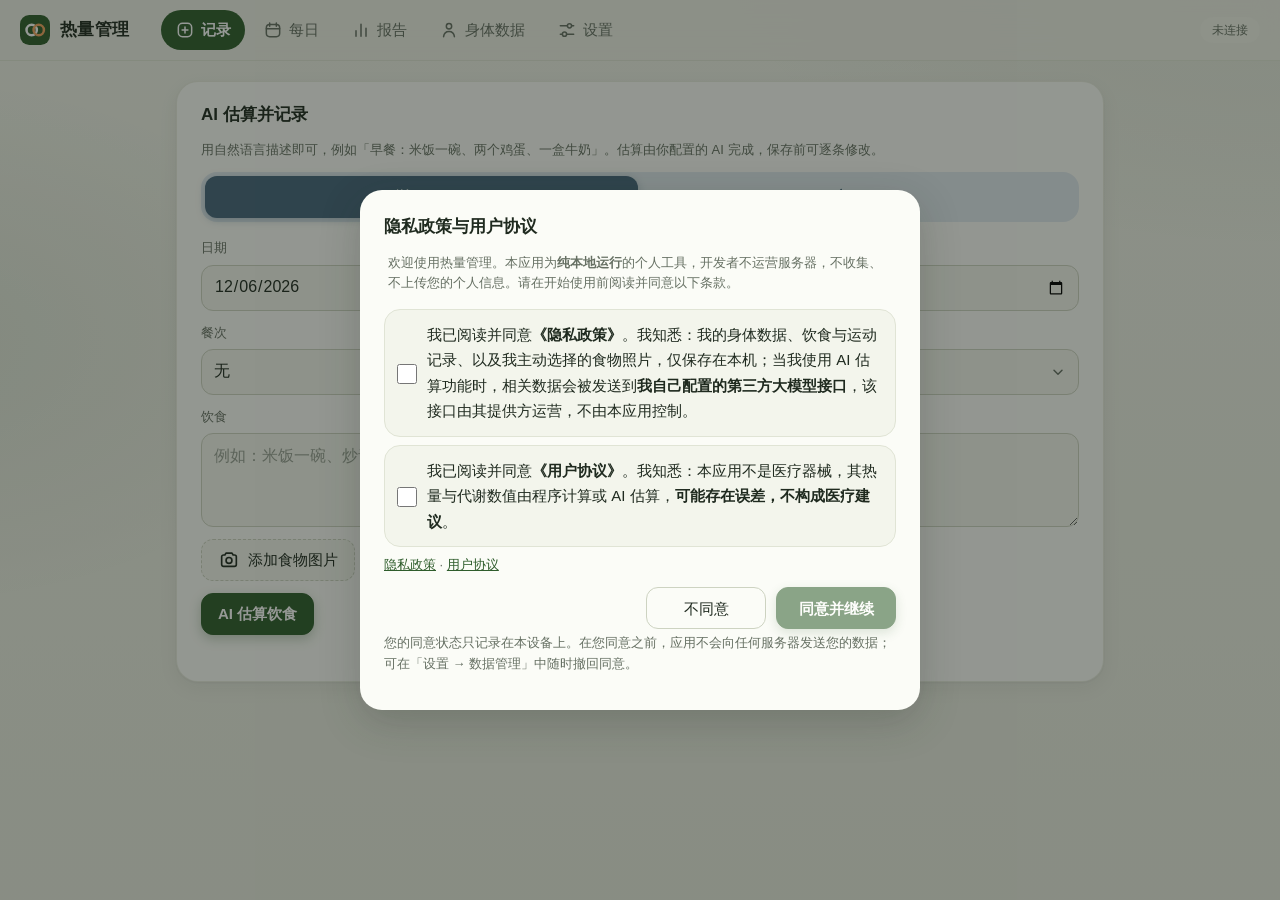
==== commit 8eff68ef: "auto-sync: 2026-10-13 12:13" ====
--- a/frontend/index.html
+++ b/frontend/index.html
@@ -4,12 +4,52 @@
   <meta charset="utf-8">
   <meta name="viewport" content="width=device-width, initial-scale=1, viewport-fit=cover">
   <meta name="theme-color" content="#eef0e6">
+  <meta name="referrer" content="no-referrer">
   <title data-i18n="page.title">热量管理</title>
   <script>/* 配色在首次绘制前生效，避免闪色；合法性由 app.js 的 setTheme 再校验 */try{var th=localStorage.getItem("ct.theme");if(th)document.documentElement.setAttribute("data-theme",th)}catch(e){}</script>
   <link rel="icon" href="data:image/svg+xml,%3Csvg xmlns='http://www.w3.org/2000/svg' viewBox='0 0 36 36'%3E%3Crect width='36' height='36' rx='11' fill='%232f5d2c'/%3E%3Ccircle cx='14' cy='18' r='6.2' fill='none' stroke='%23fff' stroke-width='3'/%3E%3Ccircle cx='22.5' cy='18' r='6.2' fill='none' stroke='%23f0a35e' stroke-width='3'/%3E%3C/svg%3E">
   <link rel="stylesheet" href="style.css">
 </head>
 <body>
+  <!-- 首次启动同意（合规必需）：未同意前不发起任何网络请求，也不读取任何数据。
+       本层不是可关闭的普通弹窗：不同意时停留在「已拒绝」状态，只能查看文档或退出。 -->
+  <div id="consentGate" class="modal hidden" role="dialog" aria-modal="true" aria-labelledby="consentTitle">
+    <div class="modal-card consent-card">
+      <h2 id="consentTitle" data-i18n="consent.title">隐私政策与用户协议</h2>
+
+      <div id="consentAsk">
+        <p class="hint lead" data-i18n-html="consent.lead"></p>
+        <label class="check consent-check">
+          <input type="checkbox" id="consentPrivacy">
+          <span data-i18n-html="consent.p1"></span>
+        </label>
+        <label class="check consent-check">
+          <input type="checkbox" id="consentTerms">
+          <span data-i18n-html="consent.p2"></span>
+        </label>
+        <p class="hint"><a href="privacy.html" target="_blank" rel="noopener" data-i18n="legal.privacy">隐私政策</a>
+          ·
+          <a href="terms.html" target="_blank" rel="noopener" data-i18n="legal.terms">用户协议</a></p>
+        <div class="row end">
+          <button type="button" id="consentDecline" data-i18n="consent.decline">不同意</button>
+          <button type="button" id="consentAgree" class="primary" disabled data-i18n="consent.agree">同意并继续</button>
+        </div>
+        <p class="hint" data-i18n="consent.hint">同意状态仅记录在本设备上，可随时在「设置 → 数据管理」中撤回。</p>
+      </div>
+
+      <div id="consentDeclined" class="hidden">
+        <p class="status err" data-i18n="consent.declined"></p>
+        <div class="row">
+          <a class="btn-link" href="privacy.html" target="_blank" rel="noopener" data-i18n="legal.privacyOpen">在浏览器中打开隐私政策</a>
+          <a class="btn-link" href="terms.html" target="_blank" rel="noopener" data-i18n="legal.termsOpen">在浏览器中打开用户协议</a>
+        </div>
+        <div class="row end">
+          <button type="button" id="consentRetry" class="primary" data-i18n="consent.retry">返回并重新选择</button>
+        </div>
+      </div>
+    </div>
+  </div>
+
   <!-- 图标精灵：线性图标，颜色继承 currentColor（样式见 style.css 的 .ico） -->
   <svg class="sprite" width="0" height="0" aria-hidden="true" focusable="false">
     <symbol id="i-log" viewBox="0 0 24 24"><rect x="4" y="4" width="16" height="16" rx="5"/><path d="M12 8.5v7M8.5 12h7"/></symbol>
@@ -94,6 +134,7 @@
 
       <div class="card" id="draftCard" hidden>
         <h2 data-i18n="draft.h">估算草稿（未保存）</h2>
+        <p class="ai-badge" data-i18n="ai.badge">AI 生成，仅供参考</p>
         <div id="draftNotes" class="hint"></div>
         <div id="draftBody" class="entries"></div>
         <div class="row">
@@ -304,9 +345,38 @@
       </details>
 
       <details class="card fold">
+        <summary><h2 data-i18n="legal.h">隐私与协议</h2><svg class="ico chev" aria-hidden="true"><use href="#i-chev-d"/></svg></summary>
+        <div class="fold-body">
+          <p class="hint" data-i18n="legal.hint">您可以在应用内查看完整文档，也可以复制链接后在浏览器中打开。</p>
+          <div class="row">
+            <a class="btn-link" href="privacy.html" target="_blank" rel="noopener" data-i18n="legal.privacyOpen">在浏览器中打开隐私政策</a>
+            <a class="btn-link" href="terms.html" target="_blank" rel="noopener" data-i18n="legal.termsOpen">在浏览器中打开用户协议</a>
+          </div>
+        </div>
+      </details>
+
+      <details class="card fold">
+        <summary><h2 data-i18n="data.h">数据管理</h2><svg class="ico chev" aria-hidden="true"><use href="#i-chev-d"/></svg></summary>
+        <div class="fold-body">
+          <p class="hint" data-i18n="data.hint">您的全部数据都保存在本机。这里可以导出备份，或一次性删除全部数据。</p>
+          <h3 data-i18n="data.export">导出全部数据</h3>
+          <p class="hint" data-i18n="data.exportHint">下载 JSON 文件，包含身体数据、饮食与运动记录、报告与配置（不含 API Key 明文）。</p>
+          <div class="row"><button type="button" id="btnExportData" data-i18n="data.export">导出全部数据</button></div>
+          <h3 data-i18n="data.clear">清除全部数据</h3>
+          <p class="hint" data-i18n="data.clearHint">删除本机全部身体数据、记录与报告，此操作不可撤销。</p>
+          <div class="row"><button type="button" id="btnClearData" class="danger" data-i18n="data.clear">清除全部数据</button></div>
+          <h3 data-i18n="data.withdraw">撤回隐私政策同意</h3>
+          <p class="hint" data-i18n="data.withdrawHint">撤回后将返回同意页并停止使用应用，本机数据不会被自动删除。</p>
+          <div class="row"><button type="button" id="btnWithdrawConsent" data-i18n="data.withdraw">撤回隐私政策同意</button></div>
+          <div id="dataResult" class="status"></div>
+        </div>
+      </details>
+
+      <details class="card fold">
         <summary><h2 data-i18n="about.h">关于</h2><svg class="ico chev" aria-hidden="true"><use href="#i-chev-d"/></svg></summary>
         <div class="fold-body">
           <div class="row"><button type="button" id="btnChangelog" data-i18n="btn.changelog">查看更新日志</button></div>
+          <p class="hint" data-i18n="legal.footerDisclaimer">热量与代谢数值由程序计算或 AI 估算，可能存在误差，不构成医疗建议。</p>
           <details class="advanced">
             <summary data-i18n="adv.summary">高级：后端地址</summary>
             <label><span data-i18n="adv.apiBase">后端地址（留空 = 同源）</span>
--- a/frontend/style.css
+++ b/frontend/style.css
@@ -327,6 +327,22 @@
 .cl-version h3 { font-size: var(--fs-md); margin: var(--sp-2) 0 0; color: var(--ink); }
 @keyframes fade-in { from { opacity: 0; } to { opacity: 1; } }
 
+/* ---------- 首次启动同意（合规） ---------- */
+.consent-card { width: min(560px, 100%); }
+.consent-card h2 { margin-top: 0; }
+.consent-check { display: grid; grid-template-columns: auto minmax(0, 1fr); gap: 10px; align-items: start; padding: var(--sp-3); margin: var(--sp-3) 0; border: 1px solid var(--line); border-radius: var(--r-md); background: var(--field); font-size: var(--fs-sm); line-height: 1.7; cursor: pointer; }
+.consent-check input { width: 20px; height: 20px; margin: 2px 0 0; flex: none; }
+.consent-card .row.end button { min-width: 120px; }
+button.danger { background: var(--bad-soft); color: var(--bad); border-color: #eec9be; }
+button.danger:hover:not(:disabled) { background: #f7d9d0; }
+.btn-link { display: inline-block; padding: 10px 16px; border: 1px solid var(--line); border-radius: var(--r-pill); color: var(--primary); font-size: var(--fs-sm); font-weight: 600; text-decoration: none; background: var(--card); }
+.btn-link:hover { border-color: var(--primary); }
+
+/* ---------- AI 生成内容标识与免责 ---------- */
+.ai-block { border-left: 3px solid var(--secondary); padding-left: var(--sp-3); margin: var(--sp-2) 0; }
+.ai-badge { display: inline-block; margin: 0 0 var(--sp-3); padding: 3px 10px; border-radius: var(--r-pill); background: var(--secondary-soft); color: var(--secondary); font-size: var(--fs-xs); font-weight: 600; }
+.ai-block .ai-badge { margin-top: var(--sp-2); }
+
 /* ---------- 窄屏：底部标签栏 + 单列 ---------- */
 @media (max-width: 780px) {
   /* 注意：祖先上的 backdrop-filter / transform 会让 position:fixed 的后代改为相对该祖先定位，
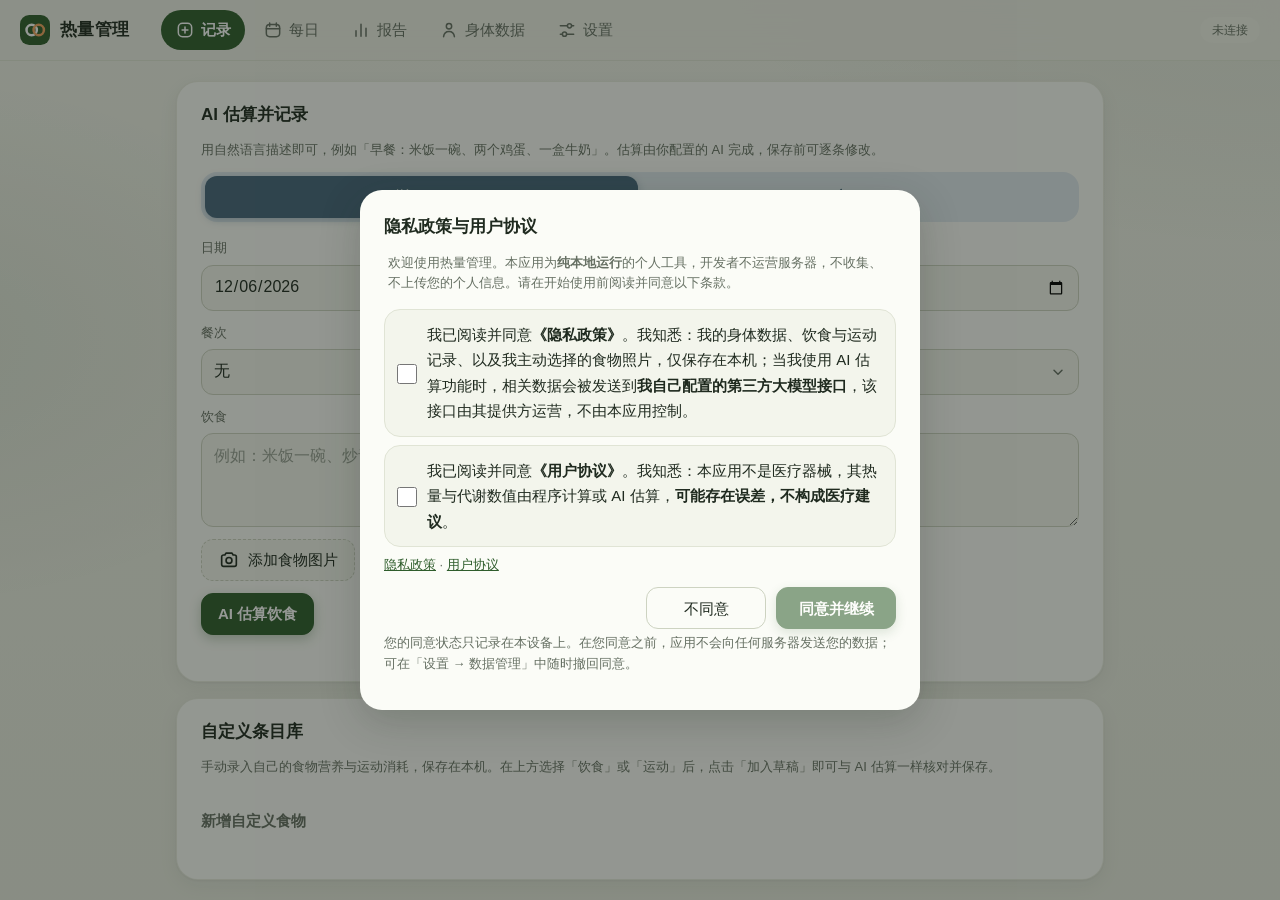
==== commit af9622ab: "v0.4.0 更新 同步本地 0.3.0 之后的全部改动：新增 backend/providers.py 多 LLM 提供方支持，更新前端、后端、测试、文档与应用图标，版本号升至 0.4.0。" ====
--- a/frontend/index.html
+++ b/frontend/index.html
@@ -7,7 +7,7 @@
   <meta name="referrer" content="no-referrer">
   <title data-i18n="page.title">热量管理</title>
   <script>/* 配色在首次绘制前生效，避免闪色；合法性由 app.js 的 setTheme 再校验 */try{var th=localStorage.getItem("ct.theme");if(th)document.documentElement.setAttribute("data-theme",th)}catch(e){}</script>
-  <link rel="icon" href="data:image/svg+xml,%3Csvg xmlns='http://www.w3.org/2000/svg' viewBox='0 0 36 36'%3E%3Crect width='36' height='36' rx='11' fill='%232f5d2c'/%3E%3Ccircle cx='14' cy='18' r='6.2' fill='none' stroke='%23fff' stroke-width='3'/%3E%3Ccircle cx='22.5' cy='18' r='6.2' fill='none' stroke='%23f0a35e' stroke-width='3'/%3E%3C/svg%3E">
+  <link rel="icon" href="data:image/svg+xml,%3Csvg xmlns='http://www.w3.org/2000/svg' viewBox='0 0 36 36'%3E%3Cdefs%3E%3ClinearGradient id='b' gradientUnits='userSpaceOnUse' x1='18' y1='0' x2='18' y2='36'%3E%3Cstop offset='0' stop-color='%2316233a'/%3E%3Cstop offset='1' stop-color='%230a1322'/%3E%3C/linearGradient%3E%3ClinearGradient id='g' gradientUnits='userSpaceOnUse' x1='5' y1='10' x2='19' y2='27'%3E%3Cstop offset='0' stop-color='%23c6f86a'/%3E%3Cstop offset='1' stop-color='%2306bfc6'/%3E%3C/linearGradient%3E%3ClinearGradient id='o' gradientUnits='userSpaceOnUse' x1='24' y1='9' x2='30' y2='27'%3E%3Cstop offset='0' stop-color='%23fea431'/%3E%3Cstop offset='1' stop-color='%23f83840'/%3E%3C/linearGradient%3E%3C/defs%3E%3Crect width='36' height='36' rx='8' fill='url(%23b)'/%3E%3Ccircle cx='11.67' cy='18' r='7.13' fill='none' stroke='url(%23g)' stroke-width='3.07'/%3E%3Ccircle cx='24.3' cy='18' r='7.13' fill='none' stroke='url(%23o)' stroke-width='3.07'/%3E%3Cpath d='M18.37 20.44A7.13 7.13 0 0 1 8.66 24.46' fill='none' stroke='url(%23g)' stroke-width='3.07'/%3E%3C/svg%3E">
   <link rel="stylesheet" href="style.css">
 </head>
 <body>
@@ -132,6 +132,40 @@
         <div id="estStatus" class="status"></div>
       </div>
 
+      <div class="card" id="libCard">
+        <h2 data-i18n="lib.h">自定义条目库</h2>
+        <p class="hint" data-i18n="lib.hint">手动录入自己的食物营养与运动消耗，保存在本机。在上方选择「饮食」或「运动」后，点击「加入草稿」即可与 AI 估算一样核对并保存。</p>
+        <div id="libList" class="lib-list"></div>
+        <h3 id="libFormTitle" data-i18n="lib.formNew">新增自定义食物</h3>
+        <form id="libFoodForm" class="grid three" hidden>
+          <input type="hidden" name="id">
+          <label><span data-i18n="th.name">名称</span><input name="name" required data-i18n-placeholder="rec.foodPh" placeholder="例如：鸡胸肉"></label>
+          <label><span data-i18n="lib.kcalPer">每份热量 kcal</span><input name="kcal" type="number" step="0.1" min="0" max="5000" required inputmode="decimal"></label>
+          <label><span data-i18n="lib.gramsPer">每份克数（可选）</span><input name="grams" type="number" step="0.1" min="0" inputmode="decimal"></label>
+          <label><span data-i18n="lib.protein">每份蛋白质 g（可选）</span><input name="protein_g" type="number" step="0.1" min="0" inputmode="decimal"></label>
+          <label><span data-i18n="lib.carb">每份碳水 g（可选）</span><input name="carb_g" type="number" step="0.1" min="0" inputmode="decimal"></label>
+          <label><span data-i18n="lib.fat">每份脂肪 g（可选）</span><input name="fat_g" type="number" step="0.1" min="0" inputmode="decimal"></label>
+          <label class="wide"><span data-i18n="lib.serving">份量说明（可选）</span><input name="serving_label" data-i18n-placeholder="lib.servingPh" placeholder="例如：1 碗 / 1 个 / 1 袋"></label>
+          <label class="wide"><span data-i18n="lib.notes">备注（可选）</span><input name="notes"></label>
+          <div class="wide row">
+            <button type="submit" class="primary" data-i18n="btn.save">保存</button>
+            <button type="button" id="btnLibFoodReset" data-i18n="btn.resetForm">清空表单</button>
+          </div>
+        </form>
+        <form id="libActForm" class="grid three" hidden>
+          <input type="hidden" name="id">
+          <label><span data-i18n="th.name">名称</span><input name="name" required data-i18n-placeholder="rec.actPh" placeholder="例如：快走"></label>
+          <label><span data-i18n="lib.kcalPerAct">每次消耗 kcal</span><input name="kcal" type="number" step="0.1" min="0" max="5000" required inputmode="decimal"></label>
+          <label><span data-i18n="lib.minutesPer">对应时长 分钟（可选）</span><input name="minutes" type="number" step="0.1" min="0" max="1440" inputmode="decimal"></label>
+          <label class="wide"><span data-i18n="lib.notes">备注（可选）</span><input name="notes"></label>
+          <div class="wide row">
+            <button type="submit" class="primary" data-i18n="btn.save">保存</button>
+            <button type="button" id="btnLibActReset" data-i18n="btn.resetForm">清空表单</button>
+          </div>
+        </form>
+        <div id="libStatus" class="status"></div>
+      </div>
+
       <div class="card" id="draftCard" hidden>
         <h2 data-i18n="draft.h">估算草稿（未保存）</h2>
         <p class="ai-badge" data-i18n="ai.badge">AI 生成，仅供参考</p>
@@ -279,7 +313,17 @@
                 <option value="anthropic">Anthropic</option>
               </select>
             </label>
-            <label><span data-i18n="llm.model">模型</span><input name="model" required data-i18n-placeholder="llm.modelPh" placeholder="例如 deepseek-chat"></label>
+            <label class="wide"><span data-i18n="llm.preset">预设提供商</span>
+              <select id="llmPreset"><option value="" data-i18n="llm.presetNone">手动填写（不使用预设）</option></select>
+              <span id="llmPresetNote" class="field-hint"></span>
+            </label>
+            <label><span data-i18n="llm.model">模型</span>
+              <input name="model" id="llmModel" required list="llmModelList" data-i18n-placeholder="llm.modelPh" placeholder="例如 deepseek-chat">
+              <datalist id="llmModelList"></datalist>
+              <select id="llmModelPick" hidden aria-label="上游返回的可用模型"></select>
+              <button type="button" id="btnFetchModels" class="small" data-i18n="btn.fetchModels">获取可用模型</button>
+            </label>
+            <div id="llmModelsHint" class="wide hint"></div>
             <label class="wide"><span data-i18n="llm.baseUrl">接口地址</span>
               <span class="field-hint" data-i18n-html="llm.urlHint">OpenAI 兼容示例：https://api.deepseek.com/v1<br>Anthropic 示例：https://api.anthropic.com</span>
               <input name="base_url" required placeholder="https://api.deepseek.com/v1">
--- a/frontend/style.css
+++ b/frontend/style.css
@@ -297,6 +297,17 @@
 .llm-meta { color: var(--muted); font-size: var(--fs-sm); display: flex; flex-wrap: wrap; gap: 2px 12px; }
 .llm-meta small { overflow-wrap: anywhere; word-break: break-all; }
 .llm-actions { display: flex; flex-wrap: wrap; gap: var(--sp-2); margin-top: 2px; }
+.lib-list { display: grid; gap: var(--sp-2); margin-bottom: var(--sp-3); }
+.lib-item { background: var(--tile); border-radius: var(--r-md); padding: var(--sp-3) var(--sp-4); display: grid; gap: 8px; }
+.lib-main { display: grid; gap: 2px; min-width: 0; }
+.lib-main b { font-size: var(--fs-md); overflow-wrap: anywhere; }
+.lib-main small { color: var(--muted); font-size: var(--fs-sm); overflow-wrap: anywhere; }
+.lib-use { display: flex; flex-wrap: wrap; align-items: flex-end; gap: var(--sp-2); }
+.lib-use label { display: grid; gap: 4px; font-size: var(--fs-xs); color: var(--muted); }
+.lib-use input { width: 96px; height: 38px; }
+.lib-actions { display: flex; flex-wrap: wrap; gap: var(--sp-2); }
+#llmModelPick { margin-top: 6px; }
+#llmModelsHint:empty { display: none; }
 .swatches { display: grid; grid-template-columns: repeat(3, minmax(0, 1fr)); gap: var(--sp-2); }
 .swatch { display: grid; gap: 8px; justify-items: center; padding: var(--sp-3) var(--sp-2); border-radius: var(--r-md); background: var(--tile); border: 2px solid transparent; min-height: 0; }
 .swatch[aria-checked="true"] { border-color: var(--primary); background: var(--card); box-shadow: var(--shadow); }
